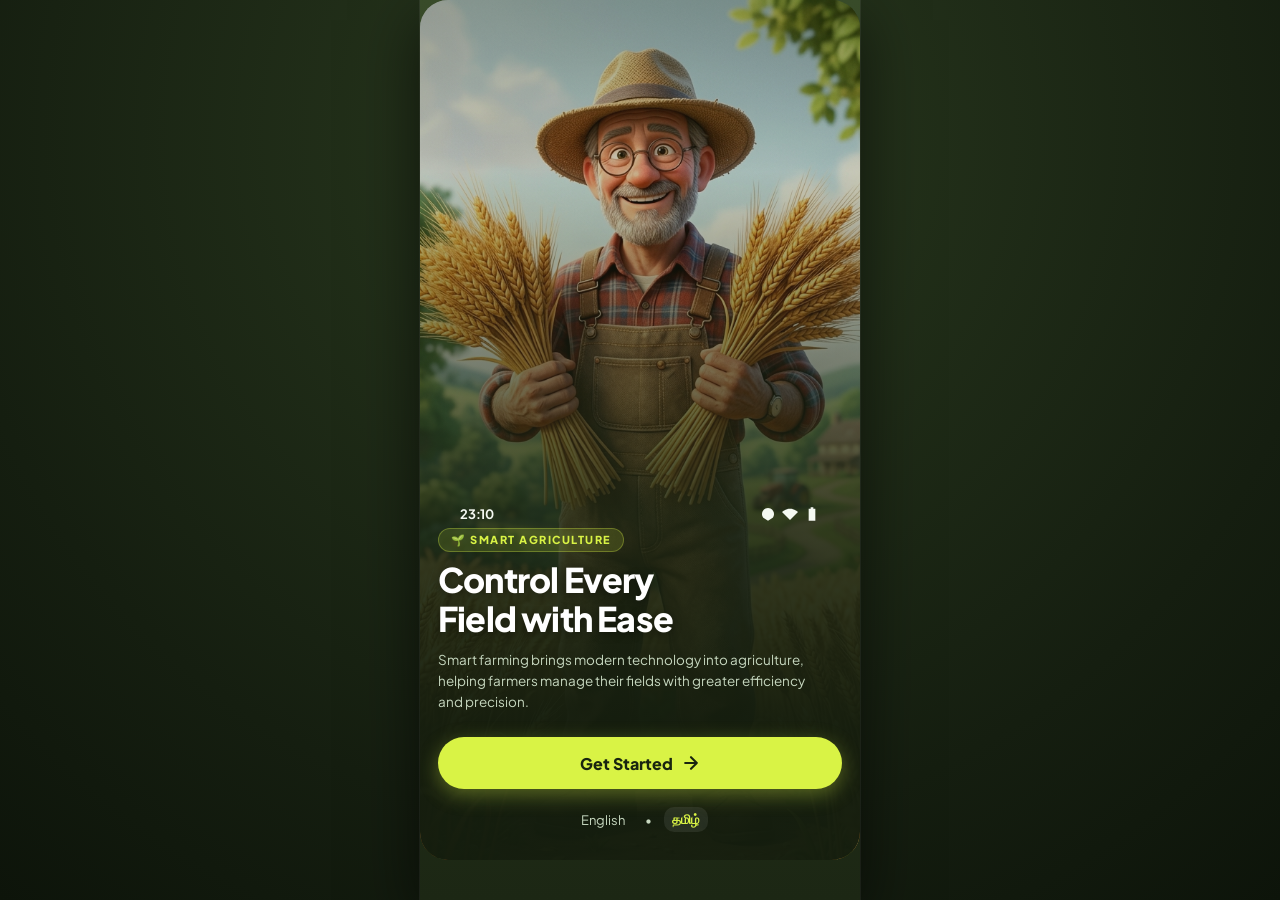
==== index.html @ 0e5f53cf "Fix GitHub Pages 404: Move site files to repository root and add .nojekyll" ====
<!doctype html><html lang="en"><head><meta charset="UTF-8"><meta name="viewport" content="width=device-width,initial-scale=1,viewport-fit=cover"><meta name="theme-color" content="#2b3a21"><meta name="description" content="Control Every Field with Ease - Modern Smart Farming & Agriculture Assistant"><meta name="mobile-web-app-capable" content="yes"><meta name="apple-mobile-web-app-status-bar-style" content="black-translucent"><link rel="manifest" href="manifest.json"><title>Smart Farming - Control Every Field with Ease</title><link rel="preconnect" href="https://fonts.googleapis.com"><link rel="preconnect" href="https://fonts.gstatic.com" crossorigin><link href="https://fonts.googleapis.com/css2?family=Plus+Jakarta+Sans:wght@400;500;600;700;800&family=Inter:wght@400;500;600;700;800&family=Noto+Sans+Tamil:wght@400;600;700;800&display=swap" rel="stylesheet"><link rel="stylesheet" href="css/style.css"></head><body><div id="root"><main style="padding:40px;text-align:center;color:#b8cbb0;font-family:'Plus Jakarta Sans',sans-serif">Loading Smart Farm…</main></div><script>if('serviceWorker'in navigator){navigator.serviceWorker.register('./sw.js').catch(()=>{});}</script><script type="module" src="js/app.js"></script></body></html>
---- css/style.css ----
/* ==========================================================================
   SMART FARMING - MODERN OLIVE GLASSMORPHIC DESIGN SYSTEM
   Inspired by Reference UI: Deep Forest Foliage, Frosted Glass & Electric Lime
   ========================================================================== */

:root {
  /* Color Palette */
  --bg-dark: #1b2614;
  --bg-deep: #24321b;
  --bg-mid: #324324;
  --bg-surface: rgba(56, 75, 43, 0.65);
  --bg-surface-hover: rgba(69, 92, 53, 0.78);
  --bg-surface-elevated: rgba(78, 104, 60, 0.85);
  --bg-card: rgba(48, 65, 36, 0.72);
  --bg-card-subtle: rgba(40, 55, 30, 0.6);

  /* Glassmorphism Borders & Shadows */
  --border-glass: rgba(255, 255, 255, 0.12);
  --border-glass-light: rgba(255, 255, 255, 0.22);
  --border-glass-subtle: rgba(255, 255, 255, 0.07);
  --shadow-glass: 0 12px 36px rgba(0, 0, 0, 0.32), inset 0 1px 1px rgba(255, 255, 255, 0.12);
  --shadow-card: 0 8px 24px rgba(0, 0, 0, 0.25);
  --shadow-lime: 0 6px 20px rgba(216, 242, 70, 0.35);

  /* Vibrant Accent: Electric Lime */
  --lime: #d9f345;
  --lime-hover: #e5fa5c;
  --lime-active: #c5de38;
  --lime-text: #19250f;
  --lime-soft: rgba(217, 243, 69, 0.16);
  --lime-glow: rgba(217, 243, 69, 0.4);

  /* Typography Colors */
  --text-pure: #ffffff;
  --text-white: #f5f9f2;
  --text-sub: #c6d7bf;
  --text-muted: #8ea585;
  --text-dim: #647b5c;

  /* Status Colors */
  --status-warning: #f59e0b;
  --status-danger: #ef4444;
  --status-info: #38bdf8;
  --status-success: #4ade80;

  /* Layout Constants */
  --radius-sm: 10px;
  --radius-md: 16px;
  --radius-lg: 22px;
  --radius-xl: 28px;
  --radius-pill: 9999px;
  --max-w: 440px;
}

/* Base & Reset */
* {
  box-sizing: border-box;
  margin: 0;
  padding: 0;
  -webkit-tap-highlight-color: transparent;
}

html {
  scroll-behavior: smooth;
  background-color: #121a0d;
}

body {
  font-family: 'Plus Jakarta Sans', 'Inter', -apple-system, BlinkMacSystemFont, sans-serif;
  background: radial-gradient(circle at 50% 15%, #2a3a1f 0%, #151e10 70%, #0d140a 100%);
  color: var(--text-white);
  min-height: 100vh;
  margin: 0;
  display: flex;
  justify-content: center;
  align-items: flex-start;
  -webkit-font-smoothing: antialiased;
  -moz-osx-font-smoothing: grayscale;
}

/* App Container Frame */
.app-shell {
  width: 100%;
  max-width: var(--max-w);
  min-height: 100vh;
  background: linear-gradient(180deg, #384b29 0%, #28361d 40%, #1c2714 100%);
  position: relative;
  overflow-x: hidden;
  box-shadow: 0 20px 60px rgba(0, 0, 0, 0.6), 0 0 0 1px rgba(255, 255, 255, 0.08);
  display: flex;
  flex-direction: column;
}

/* Phone Status Bar (Mockup Style) */
.mobile-status-bar {
  display: flex;
  justify-content: space-between;
  align-items: center;
  padding: 12px 22px 6px;
  font-size: 13px;
  font-weight: 700;
  letter-spacing: -0.2px;
  color: var(--text-white);
  user-select: none;
  z-index: 40;
}

.status-icons {
  display: flex;
  align-items: center;
  gap: 6px;
}

.status-icons svg {
  width: 16px;
  height: 16px;
  fill: currentColor;
}

.app-main {
  flex: 1;
  padding: 8px 18px 96px;
  display: flex;
  flex-direction: column;
}

/* ==========================================================================
   1. WELCOME SCREEN (Screen 1)
   ========================================================================== */

.welcome-screen {
  position: relative;
  min-height: calc(100vh - 40px);
  display: flex;
  flex-direction: column;
  justify-content: flex-end;
  padding: 20px 18px 28px;
  border-radius: var(--radius-xl);
  overflow: hidden;
  background-color: #2b3920;
}

.welcome-bg {
  position: absolute;
  top: 0;
  left: 0;
  width: 100%;
  height: 100%;
  z-index: 1;
  overflow: hidden;
}

.welcome-bg img {
  width: 100%;
  height: 100%;
  object-fit: cover;
  object-position: center top;
  filter: brightness(0.95);
}

.welcome-gradient-overlay {
  position: absolute;
  top: 0;
  left: 0;
  width: 100%;
  height: 100%;
  background: linear-gradient(
    180deg,
    rgba(38, 52, 27, 0.4) 0%,
    rgba(34, 47, 24, 0.2) 20%,
    rgba(27, 38, 20, 0.85) 60%,
    rgba(20, 29, 14, 0.98) 85%
  );
  z-index: 2;
}

.welcome-content {
  position: relative;
  z-index: 3;
  width: 100%;
  text-align: left;
  display: flex;
  flex-direction: column;
}

.welcome-eyebrow {
  display: inline-flex;
  align-items: center;
  gap: 6px;
  font-size: 11px;
  font-weight: 800;
  letter-spacing: 1.5px;
  text-transform: uppercase;
  color: var(--lime);
  margin-bottom: 8px;
  background: rgba(217, 243, 69, 0.14);
  border: 1px solid rgba(217, 243, 69, 0.3);
  padding: 4px 12px;
  border-radius: var(--radius-pill);
  width: fit-content;
}

.welcome-title {
  font-size: 34px;
  font-weight: 800;
  line-height: 1.15;
  letter-spacing: -0.8px;
  color: var(--text-pure);
  margin-bottom: 12px;
  text-shadow: 0 2px 10px rgba(0, 0, 0, 0.4);
}

.welcome-subtitle {
  font-size: 13.5px;
  line-height: 1.55;
  color: var(--text-sub);
  margin-bottom: 24px;
  max-width: 95%;
}

.btn-lime {
  display: flex;
  align-items: center;
  justify-content: center;
  gap: 8px;
  width: 100%;
  min-height: 52px;
  background: var(--lime);
  color: var(--lime-text);
  font-family: inherit;
  font-size: 16px;
  font-weight: 800;
  border: none;
  border-radius: var(--radius-pill);
  cursor: pointer;
  box-shadow: var(--shadow-lime);
  transition: all 0.2s cubic-bezier(0.16, 1, 0.3, 1);
}

.btn-lime:hover {
  background: var(--lime-hover);
  transform: translateY(-2px);
  box-shadow: 0 8px 25px rgba(217, 243, 69, 0.5);
}

.btn-lime:active {
  background: var(--lime-active);
  transform: translateY(0);
}

.welcome-lang-bar {
  display: flex;
  justify-content: center;
  align-items: center;
  gap: 12px;
  margin-top: 18px;
  font-size: 13px;
  color: var(--text-sub);
}

.welcome-lang-bar button {
  background: none;
  border: none;
  color: var(--text-sub);
  font-family: inherit;
  font-size: 13px;
  cursor: pointer;
  padding: 4px 8px;
  border-radius: var(--radius-sm);
  transition: color 0.15s ease;
}

.welcome-lang-bar button.active {
  color: var(--lime);
  font-weight: 700;
  background: rgba(255, 255, 255, 0.08);
}

/* ==========================================================================
   2. DASHBOARD / HOME SCREEN (Screen 2)
   ========================================================================== */

.home-header {
  display: flex;
  justify-content: space-between;
  align-items: flex-start;
  padding: 6px 2px 14px;
}

.home-user-info h2 {
  font-size: 22px;
  font-weight: 800;
  color: var(--text-pure);
  line-height: 1.2;
  letter-spacing: -0.4px;
}

.home-location-tag {
  display: inline-flex;
  align-items: center;
  gap: 4px;
  font-size: 12px;
  color: var(--text-sub);
  margin-top: 4px;
}

.header-actions {
  display: flex;
  align-items: center;
  gap: 8px;
}

.glass-icon-btn {
  width: 40px;
  height: 40px;
  border-radius: 50%;
  background: var(--bg-surface);
  border: 1px solid var(--border-glass);
  backdrop-filter: blur(12px);
  display: flex;
  align-items: center;
  justify-content: center;
  color: var(--text-white);
  cursor: pointer;
  position: relative;
  transition: all 0.2s ease;
}

.glass-icon-btn:hover {
  background: var(--bg-surface-hover);
  border-color: var(--border-glass-light);
  transform: translateY(-1px);
}

.glass-icon-btn .badge-dot {
  position: absolute;
  top: 9px;
  right: 9px;
  width: 7px;
  height: 7px;
  background: var(--lime);
  border-radius: 50%;
  box-shadow: 0 0 6px var(--lime);
}

/* Weather Hero Card (Screen 2 & 3) */
.weather-hero-card {
  background: var(--bg-surface);
  border: 1px solid var(--border-glass);
  border-radius: var(--radius-lg);
  padding: 18px 18px 14px;
  backdrop-filter: blur(16px);
  box-shadow: var(--shadow-glass);
  margin-bottom: 16px;
  position: relative;
  overflow: hidden;
}

.weather-hero-top {
  display: flex;
  justify-content: space-between;
  align-items: flex-start;
  margin-bottom: 16px;
}

.weather-temp-wrap {
  display: flex;
  flex-direction: column;
}

.weather-temp {
  font-size: 42px;
  font-weight: 800;
  line-height: 1;
  color: var(--text-pure);
  letter-spacing: -1px;
}

.weather-location-sub {
  font-size: 12px;
  color: var(--text-sub);
  margin-top: 5px;
  display: flex;
  align-items: center;
  gap: 5px;
}

.weather-icon-illustration {
  width: 58px;
  height: 58px;
  display: flex;
  align-items: center;
  justify-content: center;
  filter: drop-shadow(0 0 10px rgba(217, 243, 69, 0.4));
}

.weather-icon-illustration svg {
  width: 46px;
  height: 46px;
}

/* 4-Item Metric Horizontal Bar */
.weather-metrics-bar {
  display: grid;
  grid-template-columns: repeat(4, 1fr);
  gap: 8px;
  background: rgba(36, 50, 27, 0.75);
  border: 1px solid rgba(255, 255, 255, 0.08);
  border-radius: var(--radius-md);
  padding: 10px 8px;
}

.metric-col {
  display: flex;
  align-items: center;
  justify-content: center;
  gap: 5px;
  font-size: 11px;
  font-weight: 700;
  color: var(--text-sub);
}

.metric-col svg {
  width: 14px;
  height: 14px;
  color: var(--lime);
  flex-shrink: 0;
}

.metric-col span {
  white-space: nowrap;
}

/* Category Filter Chips Bar */
.category-filter-bar {
  display: flex;
  gap: 8px;
  overflow-x: auto;
  padding-bottom: 6px;
  margin-bottom: 18px;
  scrollbar-width: none;
}

.category-filter-bar::-webkit-scrollbar {
  display: none;
}

.filter-chip {
  padding: 8px 18px;
  border-radius: var(--radius-pill);
  font-size: 13px;
  font-weight: 700;
  white-space: nowrap;
  border: 1px solid var(--border-glass);
  background: var(--bg-surface);
  color: var(--text-sub);
  cursor: pointer;
  backdrop-filter: blur(10px);
  transition: all 0.2s cubic-bezier(0.16, 1, 0.3, 1);
}

.filter-chip:hover {
  background: var(--bg-surface-hover);
  color: var(--text-white);
}

.filter-chip.active {
  background: var(--lime);
  color: var(--lime-text);
  border-color: var(--lime);
  box-shadow: 0 4px 14px rgba(217, 243, 69, 0.35);
}

/* Section Titles */
.section-title-row {
  display: flex;
  justify-content: space-between;
  align-items: center;
  margin-bottom: 12px;
  padding: 0 2px;
}

.section-title-row h3 {
  font-size: 18px;
  font-weight: 800;
  color: var(--text-pure);
  letter-spacing: -0.3px;
}

.section-title-row button,
.section-title-row a {
  background: none;
  border: none;
  color: var(--lime);
  font-size: 12px;
  font-weight: 700;
  cursor: pointer;
  display: flex;
  align-items: center;
  gap: 2px;
}

/* Field Cards (Mockup Middle Screen) */
.fields-container {
  display: flex;
  flex-direction: column;
  gap: 12px;
  margin-bottom: 20px;
}

.field-preview-card {
  background: var(--bg-surface);
  border: 1px solid var(--border-glass);
  border-radius: var(--radius-lg);
  padding: 12px;
  backdrop-filter: blur(14px);
  box-shadow: var(--shadow-card);
  display: flex;
  align-items: center;
  gap: 14px;
  cursor: pointer;
  position: relative;
  transition: all 0.2s ease;
}

.field-preview-card:hover {
  background: var(--bg-surface-hover);
  border-color: var(--border-glass-light);
  transform: translateY(-2px);
}

.field-thumb-circle {
  width: 68px;
  height: 68px;
  border-radius: var(--radius-md);
  overflow: hidden;
  position: relative;
  flex-shrink: 0;
  border: 1px solid rgba(255, 255, 255, 0.15);
}

.field-thumb-circle img {
  width: 100%;
  height: 100%;
  object-fit: cover;
}

.field-info {
  flex: 1;
  min-width: 0;
}

.field-info h4 {
  font-size: 16px;
  font-weight: 800;
  color: var(--text-pure);
  margin-bottom: 4px;
}

.field-info p {
  font-size: 12px;
  color: var(--text-sub);
  display: flex;
  align-items: center;
  gap: 4px;
}

.yield-badge-pill {
  padding: 6px 12px;
  border-radius: var(--radius-pill);
  background: var(--lime);
  color: var(--lime-text);
  font-size: 12px;
  font-weight: 800;
  box-shadow: 0 2px 8px rgba(0, 0, 0, 0.15);
  flex-shrink: 0;
}

/* Quick Tools Grid */
.quick-tools-grid {
  display: grid;
  grid-template-columns: repeat(4, 1fr);
  gap: 10px;
  margin-bottom: 20px;
}

.tool-chip-btn {
  background: var(--bg-surface);
  border: 1px solid var(--border-glass);
  border-radius: var(--radius-md);
  padding: 12px 6px 10px;
  display: flex;
  flex-direction: column;
  align-items: center;
  justify-content: center;
  gap: 6px;
  color: var(--text-sub);
  cursor: pointer;
  backdrop-filter: blur(12px);
  transition: all 0.2s ease;
}

.tool-chip-btn:hover {
  background: var(--bg-surface-hover);
  color: var(--text-white);
  border-color: var(--border-glass-light);
  transform: translateY(-2px);
}

.tool-icon-wrap {
  width: 38px;
  height: 38px;
  border-radius: 12px;
  display: flex;
  align-items: center;
  justify-content: center;
  font-size: 18px;
  background: rgba(255, 255, 255, 0.08);
  color: var(--lime);
}

.tool-chip-btn span {
  font-size: 11px;
  font-weight: 700;
  text-align: center;
  line-height: 1.2;
}

/* Farmer Today's Tip Card */
.farmer-tip-card {
  background: rgba(217, 243, 69, 0.1);
  border: 1px solid rgba(217, 243, 69, 0.25);
  border-radius: var(--radius-lg);
  padding: 14px 16px;
  display: flex;
  align-items: center;
  gap: 12px;
  margin-bottom: 14px;
}

.tip-bulb-icon {
  width: 36px;
  height: 36px;
  border-radius: 50%;
  background: rgba(217, 243, 69, 0.2);
  display: flex;
  align-items: center;
  justify-content: center;
  color: var(--lime);
  font-size: 18px;
  flex-shrink: 0;
}

.tip-content {
  flex: 1;
}

.tip-content b {
  display: block;
  font-size: 13px;
  color: var(--lime);
  margin-bottom: 2px;
}

.tip-content p {
  font-size: 12px;
  line-height: 1.4;
  color: var(--text-sub);
}

/* ==========================================================================
   3. FIELD DETAILS & CROP ANALYTICS SCREEN (Screen 3)
   ========================================================================== */

.field-detail-screen {
  position: relative;
}

.field-cover-hero {
  height: 200px;
  margin: -8px -18px 16px;
  position: relative;
  overflow: hidden;
}

.field-cover-hero img {
  width: 100%;
  height: 100%;
  object-fit: cover;
}

.cover-overlay-gradient {
  position: absolute;
  top: 0;
  left: 0;
  width: 100%;
  height: 100%;
  background: linear-gradient(180deg, rgba(27, 38, 20, 0.3) 0%, rgba(28, 39, 20, 0.95) 100%);
}

.cover-top-bar {
  position: absolute;
  top: 14px;
  left: 18px;
  right: 18px;
  display: flex;
  justify-content: space-between;
  align-items: center;
  z-index: 5;
}

.weather-chip-badge {
  display: inline-flex;
  align-items: center;
  gap: 6px;
  background: rgba(30, 42, 22, 0.7);
  backdrop-filter: blur(12px);
  border: 1px solid var(--border-glass);
  padding: 6px 12px;
  border-radius: var(--radius-pill);
  font-size: 12px;
  font-weight: 700;
  color: var(--text-white);
}

/* Metrics Row (Screen 3 Top 2 Cards: Workers & Acres) */
.analytics-two-grid {
  display: grid;
  grid-template-columns: 1fr 1fr;
  gap: 12px;
  margin-bottom: 14px;
}

.stat-glass-card {
  background: var(--bg-surface);
  border: 1px solid var(--border-glass);
  border-radius: var(--radius-lg);
  padding: 14px;
  backdrop-filter: blur(14px);
  box-shadow: var(--shadow-card);
  display: flex;
  flex-direction: column;
  justify-content: space-between;
}

.stat-card-head {
  display: flex;
  align-items: center;
  gap: 6px;
  font-size: 12px;
  color: var(--text-sub);
  margin-bottom: 8px;
}

.stat-card-head svg {
  width: 14px;
  height: 14px;
  color: var(--lime);
}

.stat-gauge-wrap {
  position: relative;
  display: flex;
  flex-direction: column;
  align-items: center;
  margin: 6px 0;
}

.stat-gauge-svg {
  width: 84px;
  height: 84px;
  transform: rotate(-90deg);
}

.stat-gauge-circle-bg {
  fill: none;
  stroke: rgba(255, 255, 255, 0.1);
  stroke-width: 6;
}

.stat-gauge-circle-val {
  fill: none;
  stroke: var(--lime);
  stroke-width: 6;
  stroke-linecap: round;
  transition: stroke-dashoffset 0.8s ease;
}

.stat-num-val {
  font-size: 26px;
  font-weight: 800;
  color: var(--text-pure);
  text-align: center;
}

.stat-label-sub {
  font-size: 11px;
  color: var(--text-muted);
  text-align: center;
}

.acres-thumb-wrap {
  width: 100%;
  height: 64px;
  border-radius: var(--radius-md);
  overflow: hidden;
  margin: 6px 0 8px;
}

.acres-thumb-wrap img {
  width: 100%;
  height: 100%;
  object-fit: cover;
}

/* Screen 3 Prominent Card: Water Management with Radial Gauge */
.water-management-card {
  background: var(--bg-surface);
  border: 1px solid var(--border-glass);
  border-radius: var(--radius-lg);
  padding: 16px 18px;
  backdrop-filter: blur(14px);
  box-shadow: var(--shadow-glass);
  margin-bottom: 16px;
}

.water-card-head {
  display: flex;
  justify-content: space-between;
  align-items: center;
  margin-bottom: 14px;
}

.water-title-wrap {
  display: flex;
  align-items: center;
  gap: 8px;
  font-size: 15px;
  font-weight: 800;
  color: var(--text-pure);
}

.water-title-wrap svg {
  width: 18px;
  height: 18px;
  color: var(--status-info);
}

.water-status-pill {
  font-size: 11px;
  font-weight: 700;
  color: #ffb74d;
  background: rgba(255, 152, 0, 0.15);
  border: 1px solid rgba(255, 152, 0, 0.3);
  padding: 3px 10px;
  border-radius: var(--radius-pill);
}

.water-body-row {
  display: flex;
  align-items: center;
  justify-content: space-between;
  gap: 16px;
}

.water-gauge-container {
  position: relative;
  width: 110px;
  height: 110px;
  display: flex;
  align-items: center;
  justify-content: center;
}

.water-arc-svg {
  width: 100%;
  height: 100%;
  transform: rotate(-130deg);
}

.water-arc-track {
  fill: none;
  stroke: rgba(255, 255, 255, 0.1);
  stroke-width: 8;
  stroke-dasharray: 210;
  stroke-dashoffset: 40;
}

.water-arc-fill {
  fill: none;
  stroke: var(--lime);
  stroke-width: 8;
  stroke-linecap: round;
  stroke-dasharray: 210;
  stroke-dashoffset: 145;
  filter: drop-shadow(0 0 8px rgba(217, 243, 69, 0.4));
  transition: stroke-dashoffset 0.8s ease;
}

.water-gauge-text {
  position: absolute;
  text-align: center;
}

.water-gauge-val {
  font-size: 19px;
  font-weight: 800;
  color: var(--text-pure);
  line-height: 1;
}

.water-gauge-label {
  font-size: 10px;
  color: var(--text-muted);
  margin-top: 2px;
}

.btn-watering-pill {
  display: inline-flex;
  align-items: center;
  gap: 6px;
  padding: 10px 20px;
  border-radius: var(--radius-pill);
  background: rgba(255, 255, 255, 0.1);
  border: 1px solid var(--border-glass-light);
  color: var(--text-pure);
  font-family: inherit;
  font-size: 13px;
  font-weight: 700;
  cursor: pointer;
  transition: all 0.2s ease;
}

.btn-watering-pill:hover {
  background: var(--lime);
  color: var(--lime-text);
  border-color: var(--lime);
  box-shadow: 0 4px 14px rgba(217, 243, 69, 0.35);
}

/* Crop Stages Progress Timeline */
.crop-stages-card {
  background: var(--bg-surface);
  border: 1px solid var(--border-glass);
  border-radius: var(--radius-lg);
  padding: 16px;
  backdrop-filter: blur(14px);
  margin-bottom: 14px;
}

.stage-step-row {
  display: flex;
  align-items: flex-start;
  gap: 12px;
  position: relative;
  padding-bottom: 14px;
}

.stage-step-row:not(:last-child)::after {
  content: '';
  position: absolute;
  top: 24px;
  left: 11px;
  bottom: 0;
  width: 2px;
  background: rgba(255, 255, 255, 0.12);
}

.stage-dot {
  width: 24px;
  height: 24px;
  border-radius: 50%;
  background: rgba(255, 255, 255, 0.1);
  border: 2px solid var(--border-glass);
  display: flex;
  align-items: center;
  justify-content: center;
  font-size: 10px;
  font-weight: 800;
  color: var(--text-sub);
  z-index: 2;
  flex-shrink: 0;
}

.stage-step-row.completed .stage-dot {
  background: var(--lime);
  color: var(--lime-text);
  border-color: var(--lime);
}

.stage-info {
  flex: 1;
}

.stage-info h5 {
  font-size: 13px;
  font-weight: 700;
  color: var(--text-pure);
}

.stage-info p {
  font-size: 11px;
  color: var(--text-sub);
  margin-top: 2px;
}

/* General Page Card (Forms, Crops, Disease, Expense) */
.page-card {
  background: var(--bg-surface);
  border: 1px solid var(--border-glass);
  border-radius: var(--radius-lg);
  padding: 18px;
  backdrop-filter: blur(14px);
  box-shadow: var(--shadow-glass);
  margin-bottom: 16px;
}

.page-title {
  display: flex;
  align-items: center;
  gap: 12px;
  margin-bottom: 18px;
}

.page-title h2 {
  font-size: 20px;
  font-weight: 800;
  color: var(--text-pure);
  letter-spacing: -0.3px;
}

.page-title p {
  font-size: 12px;
  color: var(--text-sub);
  margin-top: 2px;
}

.back-btn {
  width: 38px;
  height: 38px;
  border-radius: 50%;
  background: rgba(255, 255, 255, 0.08);
  border: 1px solid var(--border-glass);
  display: flex;
  align-items: center;
  justify-content: center;
  color: var(--text-pure);
  font-size: 22px;
  cursor: pointer;
  flex-shrink: 0;
  transition: all 0.2s ease;
}

.back-btn:hover {
  background: rgba(255, 255, 255, 0.16);
  transform: translateX(-2px);
}

/* Forms & Selects */
.form-grid {
  display: grid;
  grid-template-columns: 1fr 1fr;
  gap: 12px;
}

.field {
  display: flex;
  flex-direction: column;
  gap: 6px;
}

.field.full {
  grid-column: 1 / -1;
}

.field label {
  font-size: 12px;
  font-weight: 700;
  color: var(--text-sub);
}

.field input,
.field select {
  width: 100%;
  height: 46px;
  background: rgba(30, 42, 22, 0.7);
  border: 1px solid var(--border-glass);
  border-radius: var(--radius-md);
  padding: 0 12px;
  color: var(--text-pure);
  font-family: inherit;
  font-size: 13px;
  outline: none;
  transition: border-color 0.2s ease, box-shadow 0.2s ease;
}

.field input:focus,
.field select:focus {
  border-color: var(--lime);
  box-shadow: 0 0 0 3px rgba(217, 243, 69, 0.2);
}

.field select option {
  background: #25351a;
  color: #fff;
}

.action-row {
  display: flex;
  gap: 10px;
  margin-top: 18px;
}

.primary-btn {
  flex: 1;
  height: 48px;
  background: var(--lime);
  color: var(--lime-text);
  font-family: inherit;
  font-size: 14px;
  font-weight: 800;
  border: none;
  border-radius: var(--radius-md);
  cursor: pointer;
  box-shadow: var(--shadow-lime);
  transition: all 0.2s ease;
}

.primary-btn:hover {
  background: var(--lime-hover);
  transform: translateY(-1px);
}

.secondary-btn {
  height: 48px;
  padding: 0 16px;
  background: rgba(255, 255, 255, 0.08);
  color: var(--text-white);
  border: 1px solid var(--border-glass);
  border-radius: var(--radius-md);
  font-family: inherit;
  font-size: 13px;
  font-weight: 700;
  cursor: pointer;
  transition: all 0.2s ease;
}

.secondary-btn:hover {
  background: rgba(255, 255, 255, 0.16);
  border-color: var(--border-glass-light);
}

/* Recommendations & Crop Cards */
.recommendation {
  background: rgba(38, 52, 28, 0.65);
  border: 1px solid var(--border-glass);
  border-radius: var(--radius-md);
  padding: 14px;
  margin-top: 12px;
}

.recommendation h3 {
  font-size: 16px;
  color: var(--text-pure);
  display: inline;
  margin-left: 8px;
}

.crop-number {
  display: inline-flex;
  align-items: center;
  justify-content: center;
  width: 24px;
  height: 24px;
  border-radius: 50%;
  background: var(--lime);
  color: var(--lime-text);
  font-size: 12px;
  font-weight: 800;
}

.metric-grid {
  display: grid;
  grid-template-columns: repeat(3, 1fr);
  gap: 8px;
  margin: 12px 0;
}

.metric-grid div {
  background: rgba(255, 255, 255, 0.05);
  border: 1px solid var(--border-glass-subtle);
  border-radius: var(--radius-sm);
  padding: 8px;
}

.metric-grid small {
  display: block;
  font-size: 10px;
  color: var(--text-muted);
}

.metric-grid b {
  display: block;
  font-size: 13px;
  color: var(--text-pure);
  margin-top: 3px;
}

.crop-grid {
  display: grid;
  grid-template-columns: 1fr 1fr;
  gap: 12px;
}

.crop-card {
  background: var(--bg-surface);
  border: 1px solid var(--border-glass);
  border-radius: var(--radius-lg);
  padding: 12px;
  box-shadow: var(--shadow-card);
}

.crop-photo {
  height: 100px;
  border-radius: var(--radius-md);
  background: linear-gradient(145deg, #446132, #293d1f);
  display: flex;
  align-items: center;
  justify-content: center;
  font-size: 38px;
  border: 1px solid rgba(255, 255, 255, 0.08);
}

.crop-card h3 {
  font-size: 15px;
  margin: 10px 0 4px;
  color: var(--text-pure);
}

.crop-card p {
  font-size: 11px;
  color: var(--text-sub);
  margin-bottom: 6px;
}

.crop-card strong {
  font-size: 13px;
  color: var(--lime);
  display: block;
  margin-bottom: 10px;
}

/* Profit & Economics Card */
.profit-card {
  margin-top: 18px;
  background: linear-gradient(145deg, #374b29, #25351a);
  border: 1px solid rgba(217, 243, 69, 0.25);
  border-radius: var(--radius-lg);
  padding: 18px;
}

.profit-card > span {
  font-size: 12px;
  color: var(--text-sub);
}

.profit-card > strong {
  display: block;
  font-size: 28px;
  font-weight: 800;
  color: var(--lime);
  margin: 4px 0 14px;
}

.profit-card div {
  display: flex;
  justify-content: space-between;
  padding-top: 8px;
  border-top: 1px solid rgba(255, 255, 255, 0.1);
  font-size: 12px;
}

.profit-card b {
  color: var(--text-pure);
}

/* Upload Area (Disease AI) */
.upload-box {
  border: 2px dashed rgba(217, 243, 69, 0.35);
  border-radius: var(--radius-lg);
  min-height: 160px;
  display: flex;
  flex-direction: column;
  align-items: center;
  justify-content: center;
  gap: 8px;
  background: rgba(36, 50, 27, 0.6);
  cursor: pointer;
  transition: all 0.2s ease;
}

.upload-box:hover {
  background: rgba(45, 62, 34, 0.8);
  border-color: var(--lime);
}

.upload-box span {
  font-size: 36px;
  color: var(--lime);
}

.upload-box b {
  font-size: 14px;
  color: var(--text-pure);
}

.upload-box small {
  font-size: 11px;
  color: var(--text-sub);
}

.upload-box input {
  display: none;
}

.preview {
  width: 100%;
  max-height: 240px;
  object-fit: cover;
  border-radius: var(--radius-md);
  margin-top: 14px;
  border: 1px solid var(--border-glass);
}

.guide-card {
  padding: 14px;
  border-radius: var(--radius-md);
  background: rgba(36, 50, 27, 0.7);
  border: 1px solid var(--border-glass);
  font-size: 13px;
  line-height: 1.5;
  margin-bottom: 10px;
}

.guide-card b {
  color: var(--lime);
}

.guide-card p {
  font-size: 12px;
  color: var(--text-sub);
  margin-top: 4px;
}

/* Market Prices */
.market-row {
  display: flex;
  justify-content: space-between;
  padding: 12px 4px;
  border-bottom: 1px solid rgba(255, 255, 255, 0.08);
  font-size: 13px;
}

.market-row b {
  color: var(--lime);
}

/* Bottom Navigation Dock */
.bottom-nav {
  position: fixed;
  bottom: 0;
  left: 50%;
  transform: translateX(-50%);
  width: 100%;
  max-width: var(--max-w);
  background: rgba(28, 38, 20, 0.88);
  backdrop-filter: blur(20px);
  -webkit-backdrop-filter: blur(20px);
  border-top: 1px solid var(--border-glass);
  z-index: 50;
  padding-bottom: env(safe-area-inset-bottom, 0px);
}

.bottom-nav > div {
  display: grid;
  grid-template-columns: repeat(5, 1fr);
  height: 68px;
  align-items: center;
}

.bottom-nav button {
  border: none;
  background: transparent;
  color: var(--text-muted);
  display: flex;
  flex-direction: column;
  align-items: center;
  justify-content: center;
  gap: 4px;
  cursor: pointer;
  position: relative;
  transition: all 0.2s ease;
}

.bottom-nav button span {
  font-size: 20px;
  line-height: 1;
}

.bottom-nav button small {
  font-size: 10px;
  font-weight: 700;
  letter-spacing: -0.2px;
}

.bottom-nav button:hover {
  color: var(--text-sub);
}

.bottom-nav button.active {
  color: var(--lime);
}

.bottom-nav button.active::after {
  content: '';
  position: absolute;
  bottom: 6px;
  width: 4px;
  height: 4px;
  background: var(--lime);
  border-radius: 50%;
  box-shadow: 0 0 6px var(--lime);
}

/* Modal / Dialog for Irrigation & Notifications */
.modal-overlay {
  position: fixed;
  top: 0;
  left: 0;
  width: 100%;
  height: 100%;
  background: rgba(0, 0, 0, 0.65);
  backdrop-filter: blur(8px);
  display: flex;
  align-items: center;
  justify-content: center;
  z-index: 100;
  padding: 20px;
}

.modal-content {
  width: 100%;
  max-width: 360px;
  background: #27371d;
  border: 1px solid var(--border-glass-light);
  border-radius: var(--radius-xl);
  padding: 24px;
  box-shadow: 0 20px 40px rgba(0, 0, 0, 0.5);
  text-align: center;
}

.modal-content h3 {
  font-size: 18px;
  font-weight: 800;
  color: var(--text-pure);
  margin-bottom: 8px;
}

.modal-content p {
  font-size: 13px;
  color: var(--text-sub);
  margin-bottom: 18px;
}

/* Toast Message */
.toast-msg {
  position: fixed;
  bottom: 85px;
  left: 50%;
  transform: translateX(-50%);
  background: #1f2c17;
  border: 1px solid var(--lime);
  color: var(--lime);
  padding: 10px 18px;
  border-radius: var(--radius-pill);
  font-size: 12.5px;
  font-weight: 700;
  box-shadow: 0 8px 24px rgba(0, 0, 0, 0.4);
  z-index: 90;
  animation: fadeInOut 2.5s forwards ease;
}

@keyframes fadeInOut {
  0% { opacity: 0; transform: translate(-50%, 10px); }
  15% { opacity: 1; transform: translate(-50%, 0); }
  85% { opacity: 1; transform: translate(-50%, 0); }
  100% { opacity: 0; transform: translate(-50%, -10px); }
}

/* Responsive adjustments */
@media (max-width: 440px) {
  .app-shell {
    box-shadow: none;
    border: none;
  }
  .app-main {
    padding-left: 14px;
    padding-right: 14px;
  }
}
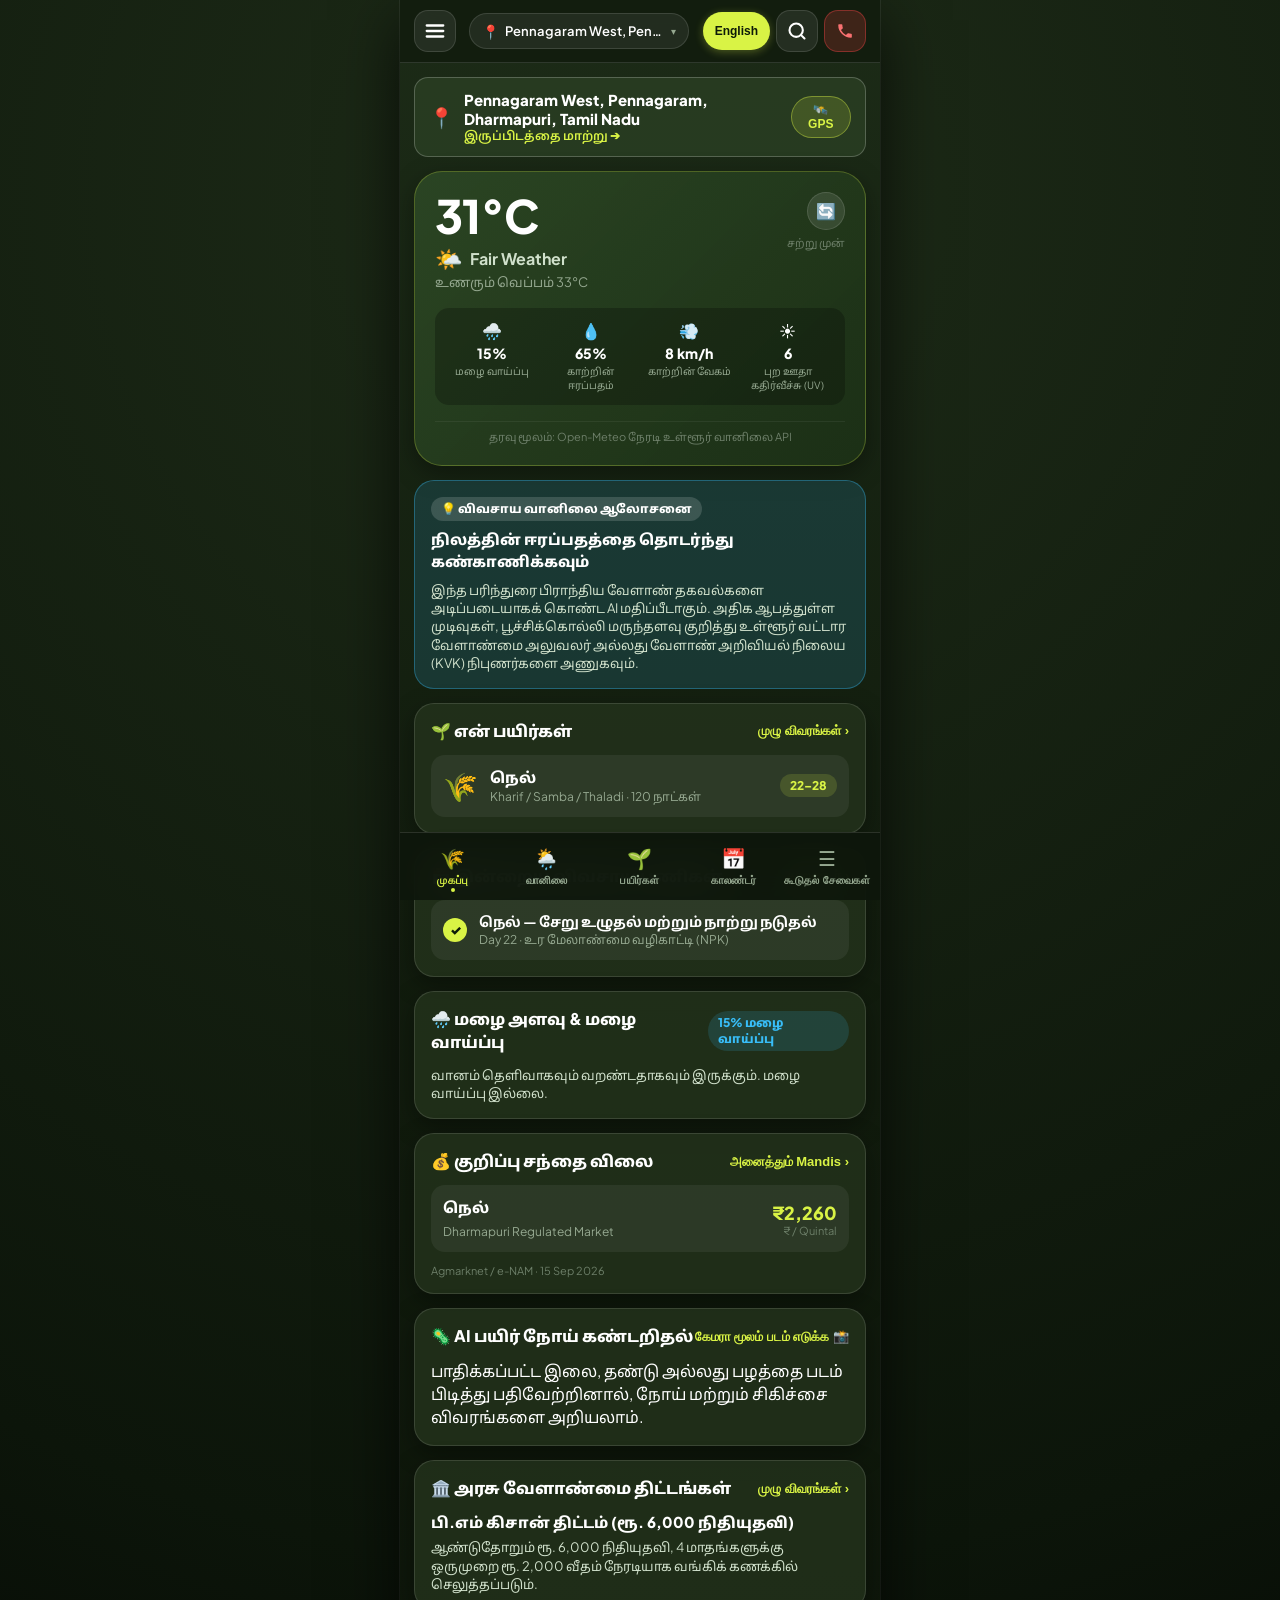
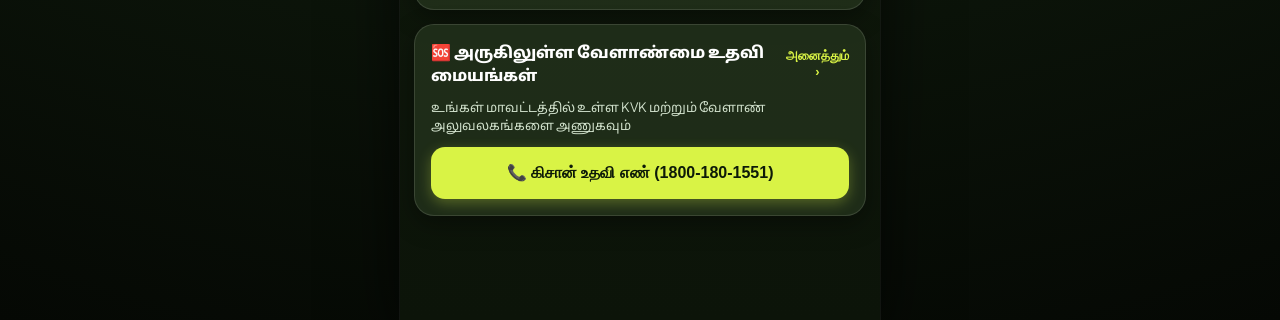
==== commit 444826b1: "Build production-quality mobile-first agriculture app for Indian farmers with 25 screens, bilingual " ====
--- a/index.html
+++ b/index.html
@@ -1 +1,37 @@
-<!doctype html><html lang="en"><head><meta charset="UTF-8"><meta name="viewport" content="width=device-width,initial-scale=1,viewport-fit=cover"><meta name="theme-color" content="#2b3a21"><meta name="description" content="Control Every Field with Ease - Modern Smart Farming & Agriculture Assistant"><meta name="mobile-web-app-capable" content="yes"><meta name="apple-mobile-web-app-status-bar-style" content="black-translucent"><link rel="manifest" href="manifest.json"><title>Smart Farming - Control Every Field with Ease</title><link rel="preconnect" href="https://fonts.googleapis.com"><link rel="preconnect" href="https://fonts.gstatic.com" crossorigin><link href="https://fonts.googleapis.com/css2?family=Plus+Jakarta+Sans:wght@400;500;600;700;800&family=Inter:wght@400;500;600;700;800&family=Noto+Sans+Tamil:wght@400;600;700;800&display=swap" rel="stylesheet"><link rel="stylesheet" href="css/style.css"></head><body><div id="root"><main style="padding:40px;text-align:center;color:#b8cbb0;font-family:'Plus Jakarta Sans',sans-serif">Loading Smart Farm…</main></div><script>if('serviceWorker'in navigator){navigator.serviceWorker.register('./sw.js').catch(()=>{});}</script><script type="module" src="js/app.js"></script></body></html>+<!doctype html>
+<html lang="en">
+<head>
+  <meta charset="UTF-8">
+  <meta name="viewport" content="width=device-width, initial-scale=1, viewport-fit=cover">
+  <meta name="theme-color" content="#121c0e">
+  <meta name="description" content="Smart Farm Assistant - Mobile-first agriculture companion for Indian farmers with live weather, crop guidance, soil testing, market prices, and government schemes.">
+  <meta name="mobile-web-app-capable" content="yes">
+  <meta name="apple-mobile-web-app-status-bar-style" content="black-translucent">
+  <link rel="manifest" href="manifest.json">
+  <title>Smart Farm Assistant - Control Every Field with Ease</title>
+  <link rel="preconnect" href="https://fonts.googleapis.com">
+  <link rel="preconnect" href="https://fonts.gstatic.com" crossorigin>
+  <link href="https://fonts.googleapis.com/css2?family=Plus+Jakarta+Sans:wght@400;500;600;700;800;900&family=Inter:wght@400;500;600;700;800&family=Noto+Sans+Tamil:wght@400;600;700;800;900&display=swap" rel="stylesheet">
+  <link rel="stylesheet" href="css/style.css">
+</head>
+<body>
+  <div id="root">
+    <div style="padding:60px 20px;text-align:center;color:#95a890;font-family:'Plus Jakarta Sans',sans-serif">
+      <div style="font-size:36px;margin-bottom:12px;">🌾</div>
+      <h3 style="color:#ffffff;margin-bottom:6px;">Smart Farm Assistant</h3>
+      <p>உழவன் தோழன் ஏற்றப்படுகிறது...</p>
+    </div>
+  </div>
+
+  <script>
+    if ('serviceWorker' in navigator) {
+      window.addEventListener('load', () => {
+        navigator.serviceWorker.register('./sw.js').catch(err => {
+          console.warn('SW registration skipped:', err);
+        });
+      });
+    }
+  </script>
+  <script type="module" src="js/app.js"></script>
+</body>
+</html>
--- a/css/style.css
+++ b/css/style.css
@@ -1,58 +1,55 @@
 /* ==========================================================================
-   SMART FARMING - MODERN OLIVE GLASSMORPHIC DESIGN SYSTEM
-   Inspired by Reference UI: Deep Forest Foliage, Frosted Glass & Electric Lime
+   SMART FARMING - PRODUCTION MOBILE-FIRST AGRICULTURAL DESIGN SYSTEM
+   High contrast, touch-friendly, farmer-accessible natural design
    ========================================================================== */
 
 :root {
-  /* Color Palette */
-  --bg-dark: #1b2614;
-  --bg-deep: #24321b;
-  --bg-mid: #324324;
-  --bg-surface: rgba(56, 75, 43, 0.65);
-  --bg-surface-hover: rgba(69, 92, 53, 0.78);
-  --bg-surface-elevated: rgba(78, 104, 60, 0.85);
-  --bg-card: rgba(48, 65, 36, 0.72);
-  --bg-card-subtle: rgba(40, 55, 30, 0.6);
-
-  /* Glassmorphism Borders & Shadows */
+  /* Color Palette: Earth & Crop Theme */
+  --bg-deep: #0b1409;
+  --bg-dark: #121c0e;
+  --bg-surface: #1a2815;
+  --bg-surface-elevated: #24361e;
+  --bg-card: rgba(36, 52, 29, 0.78);
+  --bg-card-hover: rgba(45, 66, 37, 0.9);
+
+  /* Primary Accents */
+  --primary-green: #2d6a4f;
+  --accent-lime: #d9f345;
+  --accent-lime-hover: #e8fc5b;
+  --accent-lime-text: #0d1a08;
+  --accent-gold: #d4a373;
+  --accent-cyan: #38bdf8;
+  --accent-emerald: #10b981;
+
+  /* Status Colors */
+  --status-danger: #ef4444;
+  --status-warning: #f59e0b;
+  --status-info: #38bdf8;
+  --status-success: #10b981;
+
+  /* Text Colors */
+  --text-white: #ffffff;
+  --text-sub: #d0e0cb;
+  --text-muted: #95a890;
+  --text-dim: #6c7e68;
+
+  /* Borders & Shadows */
   --border-glass: rgba(255, 255, 255, 0.12);
   --border-glass-light: rgba(255, 255, 255, 0.22);
-  --border-glass-subtle: rgba(255, 255, 255, 0.07);
-  --shadow-glass: 0 12px 36px rgba(0, 0, 0, 0.32), inset 0 1px 1px rgba(255, 255, 255, 0.12);
-  --shadow-card: 0 8px 24px rgba(0, 0, 0, 0.25);
-  --shadow-lime: 0 6px 20px rgba(216, 242, 70, 0.35);
-
-  /* Vibrant Accent: Electric Lime */
-  --lime: #d9f345;
-  --lime-hover: #e5fa5c;
-  --lime-active: #c5de38;
-  --lime-text: #19250f;
-  --lime-soft: rgba(217, 243, 69, 0.16);
-  --lime-glow: rgba(217, 243, 69, 0.4);
-
-  /* Typography Colors */
-  --text-pure: #ffffff;
-  --text-white: #f5f9f2;
-  --text-sub: #c6d7bf;
-  --text-muted: #8ea585;
-  --text-dim: #647b5c;
-
-  /* Status Colors */
-  --status-warning: #f59e0b;
-  --status-danger: #ef4444;
-  --status-info: #38bdf8;
-  --status-success: #4ade80;
-
-  /* Layout Constants */
-  --radius-sm: 10px;
-  --radius-md: 16px;
-  --radius-lg: 22px;
+  --shadow-card: 0 8px 24px rgba(0, 0, 0, 0.35);
+  --shadow-float: 0 12px 32px rgba(0, 0, 0, 0.5);
+
+  /* Touch & Layout Constants */
+  --touch-target: 48px;
+  --radius-sm: 8px;
+  --radius-md: 14px;
+  --radius-lg: 20px;
   --radius-xl: 28px;
   --radius-pill: 9999px;
-  --max-w: 440px;
-}
-
-/* Base & Reset */
+  --max-w: 480px;
+}
+
+/* Reset & Box Sizing */
 * {
   box-sizing: border-box;
   margin: 0;
@@ -61,13 +58,13 @@
 }
 
 html {
+  background-color: #070c06;
   scroll-behavior: smooth;
-  background-color: #121a0d;
 }
 
 body {
-  font-family: 'Plus Jakarta Sans', 'Inter', -apple-system, BlinkMacSystemFont, sans-serif;
-  background: radial-gradient(circle at 50% 15%, #2a3a1f 0%, #151e10 70%, #0d140a 100%);
+  font-family: 'Plus Jakarta Sans', 'Inter', -apple-system, BlinkMacSystemFont, 'Noto Sans Tamil', sans-serif;
+  background: radial-gradient(circle at 50% 10%, #1e2c18 0%, #0c150a 75%, #050804 100%);
   color: var(--text-white);
   min-height: 100vh;
   margin: 0;
@@ -75,1419 +72,1317 @@
   justify-content: center;
   align-items: flex-start;
   -webkit-font-smoothing: antialiased;
-  -moz-osx-font-smoothing: grayscale;
-}
-
-/* App Container Frame */
+}
+
+/* Mobile Application Shell */
 .app-shell {
   width: 100%;
   max-width: var(--max-w);
   min-height: 100vh;
-  background: linear-gradient(180deg, #384b29 0%, #28361d 40%, #1c2714 100%);
+  background: linear-gradient(180deg, #1c2b17 0%, #121d0e 45%, #0c1409 100%);
   position: relative;
   overflow-x: hidden;
-  box-shadow: 0 20px 60px rgba(0, 0, 0, 0.6), 0 0 0 1px rgba(255, 255, 255, 0.08);
-  display: flex;
-  flex-direction: column;
-}
-
-/* Phone Status Bar (Mockup Style) */
-.mobile-status-bar {
-  display: flex;
-  justify-content: space-between;
-  align-items: center;
-  padding: 12px 22px 6px;
-  font-size: 13px;
-  font-weight: 700;
-  letter-spacing: -0.2px;
-  color: var(--text-white);
-  user-select: none;
-  z-index: 40;
-}
-
-.status-icons {
-  display: flex;
-  align-items: center;
-  gap: 6px;
-}
-
-.status-icons svg {
-  width: 16px;
-  height: 16px;
-  fill: currentColor;
+  display: flex;
+  flex-direction: column;
+  box-shadow: 0 20px 60px rgba(0, 0, 0, 0.7), 0 0 0 1px rgba(255, 255, 255, 0.08);
 }
 
 .app-main {
   flex: 1;
-  padding: 8px 18px 96px;
-  display: flex;
-  flex-direction: column;
+  padding-bottom: 90px;
+  overflow-y: auto;
 }
 
 /* ==========================================================================
-   1. WELCOME SCREEN (Screen 1)
+   STICKY HEADER
    ========================================================================== */
-
-.welcome-screen {
+.app-header {
+  position: sticky;
+  top: 0;
+  z-index: 50;
+  background: rgba(18, 28, 14, 0.88);
+  backdrop-filter: blur(16px);
+  -webkit-backdrop-filter: blur(16px);
+  border-bottom: 1px solid var(--border-glass);
+  padding: 10px 14px;
+}
+
+.header-top-row {
+  display: flex;
+  align-items: center;
+  justify-content: space-between;
+  gap: 8px;
+}
+
+.header-icon-btn {
+  width: 42px;
+  height: 42px;
+  border-radius: var(--radius-md);
+  background: rgba(255, 255, 255, 0.08);
+  border: 1px solid var(--border-glass);
+  color: var(--text-white);
+  display: flex;
+  align-items: center;
+  justify-content: center;
+  cursor: pointer;
+  transition: all 0.2s ease;
+}
+
+.header-icon-btn:active {
+  background: rgba(255, 255, 255, 0.16);
+  transform: scale(0.95);
+}
+
+.header-location-pill {
+  flex: 1;
+  display: flex;
+  align-items: center;
+  gap: 6px;
+  background: rgba(255, 255, 255, 0.07);
+  border: 1px solid var(--border-glass);
+  padding: 8px 12px;
+  border-radius: var(--radius-pill);
+  cursor: pointer;
+  max-width: 220px;
+  white-space: nowrap;
+  overflow: hidden;
+  text-overflow: ellipsis;
+}
+
+.loc-pin-icon {
+  font-size: 14px;
+}
+
+.loc-text-label {
+  font-size: 13px;
+  font-weight: 600;
+  color: var(--text-white);
+  overflow: hidden;
+  text-overflow: ellipsis;
+  white-space: nowrap;
+}
+
+.loc-chevron {
+  font-size: 10px;
+  color: var(--text-muted);
+}
+
+.header-actions-group {
+  display: flex;
+  align-items: center;
+  gap: 6px;
+}
+
+.lang-pill-btn {
+  height: 38px;
+  padding: 0 12px;
+  border-radius: var(--radius-pill);
+  background: var(--accent-lime);
+  color: var(--accent-lime-text);
+  font-size: 12px;
+  font-weight: 800;
+  border: none;
+  cursor: pointer;
+  display: flex;
+  align-items: center;
+  box-shadow: 0 2px 8px rgba(217, 243, 69, 0.3);
+  transition: transform 0.15s ease;
+}
+
+.lang-pill-btn:active {
+  transform: scale(0.94);
+}
+
+.emergency-icon-btn {
+  width: 42px;
+  height: 42px;
+  border-radius: var(--radius-md);
+  background: rgba(239, 68, 68, 0.2);
+  border: 1px solid rgba(239, 68, 68, 0.4);
+  color: #f87171;
+  display: flex;
+  align-items: center;
+  justify-content: center;
+  cursor: pointer;
+}
+
+/* ==========================================================================
+   STICKY BOTTOM NAVIGATION
+   ========================================================================== */
+.bottom-nav-bar {
+  position: fixed;
+  bottom: 0;
+  width: 100%;
+  max-width: var(--max-w);
+  height: 68px;
+  background: rgba(14, 22, 11, 0.92);
+  backdrop-filter: blur(20px);
+  -webkit-backdrop-filter: blur(20px);
+  border-top: 1px solid var(--border-glass);
+  display: flex;
+  justify-content: space-around;
+  align-items: center;
+  z-index: 50;
+  padding: 0 6px;
+}
+
+.nav-item-btn {
+  flex: 1;
+  height: 100%;
+  background: transparent;
+  border: none;
+  display: flex;
+  flex-direction: column;
+  align-items: center;
+  justify-content: center;
+  gap: 3px;
+  color: var(--text-muted);
+  cursor: pointer;
   position: relative;
-  min-height: calc(100vh - 40px);
-  display: flex;
-  flex-direction: column;
-  justify-content: flex-end;
-  padding: 20px 18px 28px;
+  transition: color 0.15s ease;
+}
+
+.nav-icon {
+  font-size: 20px;
+}
+
+.nav-label {
+  font-size: 11px;
+  font-weight: 600;
+  letter-spacing: 0.2px;
+}
+
+.nav-item-btn.active {
+  color: var(--accent-lime);
+}
+
+.nav-indicator-dot {
+  width: 4px;
+  height: 4px;
+  background: var(--accent-lime);
+  border-radius: 50%;
+  position: absolute;
+  bottom: 8px;
+}
+
+/* ==========================================================================
+   PAGE CONTAINERS & HEADERS
+   ========================================================================== */
+.page-container {
+  padding: 16px;
+  display: flex;
+  flex-direction: column;
+  gap: 16px;
+}
+
+.page-header-bar {
+  display: flex;
+  align-items: center;
+  justify-content: space-between;
+  gap: 12px;
+  padding-bottom: 8px;
+}
+
+.page-header-bar h2 {
+  font-size: 19px;
+  font-weight: 800;
+  color: var(--text-white);
+  flex: 1;
+}
+
+.btn-back {
+  width: 40px;
+  height: 40px;
+  border-radius: var(--radius-md);
+  background: rgba(255, 255, 255, 0.08);
+  border: 1px solid var(--border-glass);
+  color: var(--text-white);
+  font-size: 18px;
+  display: flex;
+  align-items: center;
+  justify-content: center;
+  cursor: pointer;
+}
+
+.btn-header-action {
+  padding: 8px 14px;
+  border-radius: var(--radius-pill);
+  background: rgba(255, 255, 255, 0.1);
+  border: 1px solid var(--border-glass);
+  color: var(--text-white);
+  font-size: 13px;
+  font-weight: 700;
+  cursor: pointer;
+}
+
+/* ==========================================================================
+   COMMON CARD STYLES
+   ========================================================================== */
+.card-box {
+  background: var(--bg-card);
+  backdrop-filter: blur(12px);
+  -webkit-backdrop-filter: blur(12px);
+  border: 1px solid var(--border-glass);
+  border-radius: var(--radius-lg);
+  padding: 18px;
+  display: flex;
+  flex-direction: column;
+  gap: 12px;
+  box-shadow: var(--shadow-card);
+}
+
+.card-box h3 {
+  font-size: 16px;
+  font-weight: 800;
+  color: var(--text-white);
+  display: flex;
+  align-items: center;
+  gap: 8px;
+}
+
+.card-box-header {
+  display: flex;
+  justify-content: space-between;
+  align-items: center;
+}
+
+.helper-note {
+  font-size: 13px;
+  color: var(--text-muted);
+  line-height: 1.5;
+}
+
+/* ==========================================================================
+   DASHBOARD COMPONENTS (SCREEN 5)
+   ========================================================================== */
+.dashboard-page {
+  padding: 14px;
+  display: flex;
+  flex-direction: column;
+  gap: 14px;
+}
+
+/* 1. Location Strip */
+.dash-location-strip {
+  display: flex;
+  justify-content: space-between;
+  align-items: center;
+  background: rgba(45, 66, 37, 0.7);
+  border: 1px solid var(--border-glass-light);
+  border-radius: var(--radius-md);
+  padding: 12px 14px;
+  cursor: pointer;
+}
+
+.dls-left {
+  display: flex;
+  align-items: center;
+  gap: 10px;
+}
+
+.dls-pin {
+  font-size: 20px;
+}
+
+.dls-main-title {
+  font-size: 15px;
+  font-weight: 800;
+  color: var(--text-white);
+}
+
+.dls-sub {
+  font-size: 12px;
+  color: var(--accent-lime);
+  font-weight: 600;
+}
+
+.btn-gps-mini {
+  padding: 6px 12px;
+  background: rgba(217, 243, 69, 0.15);
+  border: 1px solid rgba(217, 243, 69, 0.4);
+  color: var(--accent-lime);
+  border-radius: var(--radius-pill);
+  font-size: 12px;
+  font-weight: 700;
+  cursor: pointer;
+}
+
+/* 2. Weather Hero Card */
+.weather-hero-card {
+  background: linear-gradient(135deg, rgba(46, 74, 38, 0.85) 0%, rgba(28, 48, 22, 0.95) 100%);
+  border: 1px solid rgba(217, 243, 69, 0.25);
   border-radius: var(--radius-xl);
-  overflow: hidden;
-  background-color: #2b3920;
-}
-
-.welcome-bg {
-  position: absolute;
-  top: 0;
-  left: 0;
-  width: 100%;
-  height: 100%;
-  z-index: 1;
-  overflow: hidden;
-}
-
-.welcome-bg img {
-  width: 100%;
-  height: 100%;
-  object-fit: cover;
-  object-position: center top;
-  filter: brightness(0.95);
-}
-
-.welcome-gradient-overlay {
-  position: absolute;
-  top: 0;
-  left: 0;
-  width: 100%;
-  height: 100%;
-  background: linear-gradient(
-    180deg,
-    rgba(38, 52, 27, 0.4) 0%,
-    rgba(34, 47, 24, 0.2) 20%,
-    rgba(27, 38, 20, 0.85) 60%,
-    rgba(20, 29, 14, 0.98) 85%
-  );
-  z-index: 2;
-}
-
-.welcome-content {
-  position: relative;
-  z-index: 3;
-  width: 100%;
-  text-align: left;
-  display: flex;
-  flex-direction: column;
-}
-
-.welcome-eyebrow {
-  display: inline-flex;
-  align-items: center;
-  gap: 6px;
-  font-size: 11px;
-  font-weight: 800;
-  letter-spacing: 1.5px;
-  text-transform: uppercase;
-  color: var(--lime);
-  margin-bottom: 8px;
-  background: rgba(217, 243, 69, 0.14);
-  border: 1px solid rgba(217, 243, 69, 0.3);
-  padding: 4px 12px;
-  border-radius: var(--radius-pill);
-  width: fit-content;
-}
-
-.welcome-title {
-  font-size: 34px;
-  font-weight: 800;
-  line-height: 1.15;
-  letter-spacing: -0.8px;
-  color: var(--text-pure);
-  margin-bottom: 12px;
-  text-shadow: 0 2px 10px rgba(0, 0, 0, 0.4);
-}
-
-.welcome-subtitle {
-  font-size: 13.5px;
-  line-height: 1.55;
-  color: var(--text-sub);
-  margin-bottom: 24px;
-  max-width: 95%;
-}
-
-.btn-lime {
-  display: flex;
-  align-items: center;
-  justify-content: center;
-  gap: 8px;
-  width: 100%;
-  min-height: 52px;
-  background: var(--lime);
-  color: var(--lime-text);
-  font-family: inherit;
-  font-size: 16px;
-  font-weight: 800;
-  border: none;
-  border-radius: var(--radius-pill);
-  cursor: pointer;
-  box-shadow: var(--shadow-lime);
-  transition: all 0.2s cubic-bezier(0.16, 1, 0.3, 1);
-}
-
-.btn-lime:hover {
-  background: var(--lime-hover);
-  transform: translateY(-2px);
-  box-shadow: 0 8px 25px rgba(217, 243, 69, 0.5);
-}
-
-.btn-lime:active {
-  background: var(--lime-active);
-  transform: translateY(0);
-}
-
-.welcome-lang-bar {
-  display: flex;
-  justify-content: center;
-  align-items: center;
-  gap: 12px;
-  margin-top: 18px;
-  font-size: 13px;
-  color: var(--text-sub);
-}
-
-.welcome-lang-bar button {
-  background: none;
-  border: none;
-  color: var(--text-sub);
-  font-family: inherit;
-  font-size: 13px;
-  cursor: pointer;
-  padding: 4px 8px;
-  border-radius: var(--radius-sm);
-  transition: color 0.15s ease;
-}
-
-.welcome-lang-bar button.active {
-  color: var(--lime);
-  font-weight: 700;
-  background: rgba(255, 255, 255, 0.08);
-}
-
-/* ==========================================================================
-   2. DASHBOARD / HOME SCREEN (Screen 2)
-   ========================================================================== */
-
-.home-header {
+  padding: 20px;
+  display: flex;
+  flex-direction: column;
+  gap: 16px;
+  box-shadow: var(--shadow-card);
+  cursor: pointer;
+}
+
+.wh-top-row {
   display: flex;
   justify-content: space-between;
   align-items: flex-start;
-  padding: 6px 2px 14px;
-}
-
-.home-user-info h2 {
+}
+
+.wh-temp-big {
+  font-size: 46px;
+  font-weight: 900;
+  line-height: 1;
+  color: var(--text-white);
+  letter-spacing: -1px;
+}
+
+.wh-condition-line {
+  display: flex;
+  align-items: center;
+  gap: 8px;
+  margin-top: 6px;
+}
+
+.wh-cond-icon {
   font-size: 22px;
-  font-weight: 800;
-  color: var(--text-pure);
-  line-height: 1.2;
-  letter-spacing: -0.4px;
-}
-
-.home-location-tag {
-  display: inline-flex;
-  align-items: center;
-  gap: 4px;
-  font-size: 12px;
+}
+
+.wh-cond-text {
+  font-size: 16px;
+  font-weight: 700;
   color: var(--text-sub);
-  margin-top: 4px;
-}
-
-.header-actions {
-  display: flex;
-  align-items: center;
-  gap: 8px;
-}
-
-.glass-icon-btn {
-  width: 40px;
-  height: 40px;
+}
+
+.wh-feels-like {
+  font-size: 13px;
+  color: var(--text-muted);
+  margin-top: 2px;
+}
+
+.wh-refresh-box {
+  display: flex;
+  flex-direction: column;
+  align-items: flex-end;
+  gap: 6px;
+}
+
+.btn-weather-refresh {
+  width: 38px;
+  height: 38px;
   border-radius: 50%;
-  background: var(--bg-surface);
-  border: 1px solid var(--border-glass);
-  backdrop-filter: blur(12px);
+  background: rgba(255, 255, 255, 0.1);
+  border: 1px solid var(--border-glass);
+  color: var(--text-white);
+  font-size: 16px;
   display: flex;
   align-items: center;
   justify-content: center;
-  color: var(--text-white);
-  cursor: pointer;
-  position: relative;
-  transition: all 0.2s ease;
-}
-
-.glass-icon-btn:hover {
-  background: var(--bg-surface-hover);
-  border-color: var(--border-glass-light);
-  transform: translateY(-1px);
-}
-
-.glass-icon-btn .badge-dot {
-  position: absolute;
-  top: 9px;
-  right: 9px;
-  width: 7px;
-  height: 7px;
-  background: var(--lime);
-  border-radius: 50%;
-  box-shadow: 0 0 6px var(--lime);
-}
-
-/* Weather Hero Card (Screen 2 & 3) */
-.weather-hero-card {
-  background: var(--bg-surface);
-  border: 1px solid var(--border-glass);
-  border-radius: var(--radius-lg);
-  padding: 18px 18px 14px;
-  backdrop-filter: blur(16px);
-  box-shadow: var(--shadow-glass);
-  margin-bottom: 16px;
-  position: relative;
-  overflow: hidden;
-}
-
-.weather-hero-top {
-  display: flex;
-  justify-content: space-between;
-  align-items: flex-start;
-  margin-bottom: 16px;
-}
-
-.weather-temp-wrap {
-  display: flex;
-  flex-direction: column;
-}
-
-.weather-temp {
-  font-size: 42px;
-  font-weight: 800;
-  line-height: 1;
-  color: var(--text-pure);
-  letter-spacing: -1px;
-}
-
-.weather-location-sub {
-  font-size: 12px;
-  color: var(--text-sub);
-  margin-top: 5px;
-  display: flex;
-  align-items: center;
-  gap: 5px;
-}
-
-.weather-icon-illustration {
-  width: 58px;
-  height: 58px;
-  display: flex;
-  align-items: center;
-  justify-content: center;
-  filter: drop-shadow(0 0 10px rgba(217, 243, 69, 0.4));
-}
-
-.weather-icon-illustration svg {
-  width: 46px;
-  height: 46px;
-}
-
-/* 4-Item Metric Horizontal Bar */
-.weather-metrics-bar {
+  cursor: pointer;
+  transition: transform 0.2s ease;
+}
+
+.btn-weather-refresh.spinning {
+  animation: spin 1s linear infinite;
+}
+
+@keyframes spin {
+  100% { transform: rotate(360deg); }
+}
+
+.wh-time-ago {
+  font-size: 11px;
+  color: var(--text-dim);
+}
+
+.wh-metrics-grid {
   display: grid;
   grid-template-columns: repeat(4, 1fr);
   gap: 8px;
-  background: rgba(36, 50, 27, 0.75);
-  border: 1px solid rgba(255, 255, 255, 0.08);
-  border-radius: var(--radius-md);
-  padding: 10px 8px;
-}
-
-.metric-col {
+  background: rgba(0, 0, 0, 0.25);
+  padding: 12px;
+  border-radius: var(--radius-md);
+}
+
+.wh-metric {
+  display: flex;
+  flex-direction: column;
+  align-items: center;
+  text-align: center;
+  gap: 3px;
+}
+
+.m-icon {
+  font-size: 16px;
+}
+
+.m-val {
+  font-size: 14px;
+  font-weight: 800;
+  color: var(--text-white);
+}
+
+.m-lbl {
+  font-size: 10px;
+  color: var(--text-muted);
+}
+
+.wh-source-tag {
+  font-size: 11px;
+  color: var(--text-dim);
+  text-align: center;
+  border-top: 1px solid rgba(255, 255, 255, 0.06);
+  padding-top: 8px;
+}
+
+/* 3. Weather Alert Card */
+.weather-alert-card {
+  border-radius: var(--radius-lg);
+  padding: 16px;
+  display: flex;
+  flex-direction: column;
+  gap: 8px;
+  cursor: pointer;
+}
+
+.weather-alert-card.severity-high {
+  background: rgba(239, 68, 68, 0.18);
+  border: 1px solid rgba(239, 68, 68, 0.4);
+}
+
+.weather-alert-card.severity-moderate {
+  background: rgba(245, 158, 11, 0.18);
+  border: 1px solid rgba(245, 158, 11, 0.4);
+}
+
+.weather-alert-card.severity-info {
+  background: rgba(56, 189, 248, 0.15);
+  border: 1px solid rgba(56, 189, 248, 0.35);
+}
+
+.wac-header {
+  display: flex;
+  justify-content: space-between;
+  align-items: center;
+}
+
+.wac-badge {
+  font-size: 12px;
+  font-weight: 800;
+  padding: 4px 10px;
+  border-radius: var(--radius-pill);
+  background: rgba(255, 255, 255, 0.15);
+}
+
+.wac-title {
+  font-size: 15px;
+  font-weight: 800;
+  color: var(--text-white);
+}
+
+.wac-msg {
+  font-size: 13px;
+  color: var(--text-sub);
+  line-height: 1.4;
+}
+
+/* 4-10 Dashboard Section Cards */
+.dash-section-card {
+  background: var(--bg-card);
+  border: 1px solid var(--border-glass);
+  border-radius: var(--radius-lg);
+  padding: 16px;
+  display: flex;
+  flex-direction: column;
+  gap: 12px;
+  box-shadow: var(--shadow-card);
+}
+
+.dsc-header {
+  display: flex;
+  justify-content: space-between;
+  align-items: center;
+}
+
+.dsc-header h3 {
+  font-size: 16px;
+  font-weight: 800;
+  color: var(--text-white);
+}
+
+.dsc-link-btn {
+  background: transparent;
+  border: none;
+  color: var(--accent-lime);
+  font-size: 13px;
+  font-weight: 700;
+  cursor: pointer;
+}
+
+.my-crop-active-box {
+  display: flex;
+  align-items: center;
+  gap: 12px;
+  background: rgba(255, 255, 255, 0.06);
+  padding: 12px;
+  border-radius: var(--radius-md);
+  cursor: pointer;
+}
+
+.mc-avatar {
+  font-size: 28px;
+}
+
+.mc-info {
+  flex: 1;
+}
+
+.mc-info h4 {
+  font-size: 15px;
+  font-weight: 800;
+  color: var(--text-white);
+}
+
+.mc-info p {
+  font-size: 12px;
+  color: var(--text-muted);
+}
+
+.mc-badge {
+  font-size: 12px;
+  font-weight: 800;
+  color: var(--accent-lime);
+  background: rgba(217, 243, 69, 0.15);
+  padding: 4px 10px;
+  border-radius: var(--radius-pill);
+}
+
+.task-preview-box {
+  display: flex;
+  align-items: center;
+  gap: 12px;
+  background: rgba(255, 255, 255, 0.06);
+  padding: 12px;
+  border-radius: var(--radius-md);
+}
+
+.tpb-checkbox {
+  width: 24px;
+  height: 24px;
+  border-radius: 50%;
+  background: var(--accent-lime);
+  color: var(--accent-lime-text);
   display: flex;
   align-items: center;
   justify-content: center;
-  gap: 5px;
+  font-size: 13px;
+  font-weight: 900;
+}
+
+.tpb-content h4 {
+  font-size: 14px;
+  font-weight: 700;
+  color: var(--text-white);
+}
+
+.tpb-content p {
+  font-size: 12px;
+  color: var(--text-muted);
+}
+
+.rain-chance-badge {
+  font-size: 12px;
+  font-weight: 800;
+  color: #38bdf8;
+  background: rgba(56, 189, 248, 0.15);
+  padding: 4px 10px;
+  border-radius: var(--radius-pill);
+}
+
+.rain-desc-text {
+  font-size: 13px;
+  color: var(--text-sub);
+  line-height: 1.4;
+}
+
+.mandi-ticker-box {
+  display: flex;
+  justify-content: space-between;
+  align-items: center;
+  background: rgba(255, 255, 255, 0.06);
+  padding: 12px;
+  border-radius: var(--radius-md);
+}
+
+.mtb-crop {
+  display: block;
+  font-size: 15px;
+  font-weight: 800;
+  color: var(--text-white);
+}
+
+.mtb-mandi {
+  font-size: 12px;
+  color: var(--text-muted);
+}
+
+.mtb-price {
+  font-size: 18px;
+  font-weight: 900;
+  color: var(--accent-lime);
+}
+
+.mtb-unit {
   font-size: 11px;
-  font-weight: 700;
+  color: var(--text-dim);
+  display: block;
+  text-align: right;
+}
+
+.mandi-source-sub {
+  font-size: 11px;
+  color: var(--text-dim);
+}
+
+.scheme-spotlight-box h4 {
+  font-size: 15px;
+  font-weight: 800;
+  color: var(--text-white);
+  margin-bottom: 4px;
+}
+
+.scheme-spotlight-box p {
+  font-size: 13px;
   color: var(--text-sub);
-}
-
-.metric-col svg {
-  width: 14px;
-  height: 14px;
-  color: var(--lime);
-  flex-shrink: 0;
-}
-
-.metric-col span {
-  white-space: nowrap;
-}
-
-/* Category Filter Chips Bar */
-.category-filter-bar {
-  display: flex;
-  gap: 8px;
-  overflow-x: auto;
-  padding-bottom: 6px;
-  margin-bottom: 18px;
-  scrollbar-width: none;
-}
-
-.category-filter-bar::-webkit-scrollbar {
-  display: none;
-}
-
-.filter-chip {
-  padding: 8px 18px;
-  border-radius: var(--radius-pill);
-  font-size: 13px;
-  font-weight: 700;
-  white-space: nowrap;
-  border: 1px solid var(--border-glass);
-  background: var(--bg-surface);
+  line-height: 1.4;
+}
+
+.help-preview-sub {
+  font-size: 13px;
   color: var(--text-sub);
-  cursor: pointer;
-  backdrop-filter: blur(10px);
-  transition: all 0.2s cubic-bezier(0.16, 1, 0.3, 1);
-}
-
-.filter-chip:hover {
-  background: var(--bg-surface-hover);
-  color: var(--text-white);
-}
-
-.filter-chip.active {
-  background: var(--lime);
-  color: var(--lime-text);
-  border-color: var(--lime);
-  box-shadow: 0 4px 14px rgba(217, 243, 69, 0.35);
-}
-
-/* Section Titles */
-.section-title-row {
-  display: flex;
-  justify-content: space-between;
-  align-items: center;
-  margin-bottom: 12px;
-  padding: 0 2px;
-}
-
-.section-title-row h3 {
-  font-size: 18px;
-  font-weight: 800;
-  color: var(--text-pure);
-  letter-spacing: -0.3px;
-}
-
-.section-title-row button,
-.section-title-row a {
-  background: none;
-  border: none;
-  color: var(--lime);
-  font-size: 12px;
-  font-weight: 700;
-  cursor: pointer;
-  display: flex;
-  align-items: center;
-  gap: 2px;
-}
-
-/* Field Cards (Mockup Middle Screen) */
-.fields-container {
-  display: flex;
-  flex-direction: column;
-  gap: 12px;
-  margin-bottom: 20px;
-}
-
-.field-preview-card {
-  background: var(--bg-surface);
-  border: 1px solid var(--border-glass);
-  border-radius: var(--radius-lg);
+}
+
+/* ==========================================================================
+   FORMS & INPUTS
+   ========================================================================== */
+.form-group {
+  display: flex;
+  flex-direction: column;
+  gap: 6px;
+}
+
+.form-label {
+  font-size: 13px;
+  font-weight: 700;
+  color: var(--text-sub);
+}
+
+input[type="text"],
+input[type="tel"],
+input[type="number"],
+input[type="date"],
+select,
+textarea {
+  width: 100%;
+  height: 48px;
+  background: rgba(0, 0, 0, 0.35);
+  border: 1px solid var(--border-glass);
+  border-radius: var(--radius-md);
+  padding: 0 14px;
+  font-size: 15px;
+  color: var(--text-white);
+  font-family: inherit;
+  outline: none;
+  transition: border-color 0.2s ease;
+}
+
+textarea {
+  height: auto;
   padding: 12px;
-  backdrop-filter: blur(14px);
-  box-shadow: var(--shadow-card);
-  display: flex;
-  align-items: center;
-  gap: 14px;
-  cursor: pointer;
-  position: relative;
-  transition: all 0.2s ease;
-}
-
-.field-preview-card:hover {
-  background: var(--bg-surface-hover);
-  border-color: var(--border-glass-light);
-  transform: translateY(-2px);
-}
-
-.field-thumb-circle {
-  width: 68px;
-  height: 68px;
-  border-radius: var(--radius-md);
-  overflow: hidden;
-  position: relative;
-  flex-shrink: 0;
-  border: 1px solid rgba(255, 255, 255, 0.15);
-}
-
-.field-thumb-circle img {
-  width: 100%;
-  height: 100%;
-  object-fit: cover;
-}
-
-.field-info {
-  flex: 1;
-  min-width: 0;
-}
-
-.field-info h4 {
-  font-size: 16px;
-  font-weight: 800;
-  color: var(--text-pure);
-  margin-bottom: 4px;
-}
-
-.field-info p {
-  font-size: 12px;
-  color: var(--text-sub);
-  display: flex;
-  align-items: center;
-  gap: 4px;
-}
-
-.yield-badge-pill {
-  padding: 6px 12px;
-  border-radius: var(--radius-pill);
-  background: var(--lime);
-  color: var(--lime-text);
-  font-size: 12px;
-  font-weight: 800;
-  box-shadow: 0 2px 8px rgba(0, 0, 0, 0.15);
-  flex-shrink: 0;
-}
-
-/* Quick Tools Grid */
-.quick-tools-grid {
-  display: grid;
-  grid-template-columns: repeat(4, 1fr);
-  gap: 10px;
-  margin-bottom: 20px;
-}
-
-.tool-chip-btn {
-  background: var(--bg-surface);
-  border: 1px solid var(--border-glass);
-  border-radius: var(--radius-md);
-  padding: 12px 6px 10px;
-  display: flex;
-  flex-direction: column;
-  align-items: center;
-  justify-content: center;
-  gap: 6px;
-  color: var(--text-sub);
-  cursor: pointer;
-  backdrop-filter: blur(12px);
-  transition: all 0.2s ease;
-}
-
-.tool-chip-btn:hover {
-  background: var(--bg-surface-hover);
-  color: var(--text-white);
-  border-color: var(--border-glass-light);
-  transform: translateY(-2px);
-}
-
-.tool-icon-wrap {
-  width: 38px;
-  height: 38px;
-  border-radius: 12px;
-  display: flex;
-  align-items: center;
-  justify-content: center;
-  font-size: 18px;
-  background: rgba(255, 255, 255, 0.08);
-  color: var(--lime);
-}
-
-.tool-chip-btn span {
-  font-size: 11px;
-  font-weight: 700;
-  text-align: center;
-  line-height: 1.2;
-}
-
-/* Farmer Today's Tip Card */
-.farmer-tip-card {
-  background: rgba(217, 243, 69, 0.1);
-  border: 1px solid rgba(217, 243, 69, 0.25);
-  border-radius: var(--radius-lg);
-  padding: 14px 16px;
-  display: flex;
-  align-items: center;
-  gap: 12px;
-  margin-bottom: 14px;
-}
-
-.tip-bulb-icon {
-  width: 36px;
-  height: 36px;
-  border-radius: 50%;
-  background: rgba(217, 243, 69, 0.2);
-  display: flex;
-  align-items: center;
-  justify-content: center;
-  color: var(--lime);
-  font-size: 18px;
-  flex-shrink: 0;
-}
-
-.tip-content {
-  flex: 1;
-}
-
-.tip-content b {
-  display: block;
-  font-size: 13px;
-  color: var(--lime);
-  margin-bottom: 2px;
-}
-
-.tip-content p {
-  font-size: 12px;
-  line-height: 1.4;
-  color: var(--text-sub);
-}
-
-/* ==========================================================================
-   3. FIELD DETAILS & CROP ANALYTICS SCREEN (Screen 3)
-   ========================================================================== */
-
-.field-detail-screen {
-  position: relative;
-}
-
-.field-cover-hero {
-  height: 200px;
-  margin: -8px -18px 16px;
-  position: relative;
-  overflow: hidden;
-}
-
-.field-cover-hero img {
-  width: 100%;
-  height: 100%;
-  object-fit: cover;
-}
-
-.cover-overlay-gradient {
-  position: absolute;
-  top: 0;
-  left: 0;
-  width: 100%;
-  height: 100%;
-  background: linear-gradient(180deg, rgba(27, 38, 20, 0.3) 0%, rgba(28, 39, 20, 0.95) 100%);
-}
-
-.cover-top-bar {
-  position: absolute;
-  top: 14px;
-  left: 18px;
-  right: 18px;
-  display: flex;
-  justify-content: space-between;
-  align-items: center;
-  z-index: 5;
-}
-
-.weather-chip-badge {
-  display: inline-flex;
-  align-items: center;
-  gap: 6px;
-  background: rgba(30, 42, 22, 0.7);
-  backdrop-filter: blur(12px);
-  border: 1px solid var(--border-glass);
-  padding: 6px 12px;
-  border-radius: var(--radius-pill);
-  font-size: 12px;
-  font-weight: 700;
-  color: var(--text-white);
-}
-
-/* Metrics Row (Screen 3 Top 2 Cards: Workers & Acres) */
-.analytics-two-grid {
+}
+
+input:focus,
+select:focus,
+textarea:focus {
+  border-color: var(--accent-lime);
+}
+
+.form-row-2 {
   display: grid;
   grid-template-columns: 1fr 1fr;
   gap: 12px;
-  margin-bottom: 14px;
-}
-
-.stat-glass-card {
-  background: var(--bg-surface);
-  border: 1px solid var(--border-glass);
-  border-radius: var(--radius-lg);
-  padding: 14px;
-  backdrop-filter: blur(14px);
-  box-shadow: var(--shadow-card);
-  display: flex;
-  flex-direction: column;
-  justify-content: space-between;
-}
-
-.stat-card-head {
-  display: flex;
-  align-items: center;
-  gap: 6px;
-  font-size: 12px;
+}
+
+.form-row-3 {
+  display: grid;
+  grid-template-columns: 1fr 1fr 1fr;
+  gap: 8px;
+}
+
+.input-with-prefix {
+  display: flex;
+  align-items: center;
+  background: rgba(0, 0, 0, 0.35);
+  border: 1px solid var(--border-glass);
+  border-radius: var(--radius-md);
+  overflow: hidden;
+}
+
+.input-with-prefix .prefix {
+  padding: 0 14px;
+  font-size: 15px;
+  font-weight: 700;
+  color: var(--text-muted);
+  border-right: 1px solid var(--border-glass);
+}
+
+.input-with-prefix input {
+  border: none;
+  background: transparent;
+}
+
+/* Buttons */
+.btn-primary-large {
+  width: 100%;
+  min-height: 52px;
+  background: var(--accent-lime);
+  color: var(--accent-lime-text);
+  border: none;
+  border-radius: var(--radius-md);
+  font-size: 16px;
+  font-weight: 800;
+  display: flex;
+  align-items: center;
+  justify-content: center;
+  gap: 8px;
+  cursor: pointer;
+  box-shadow: 0 4px 14px rgba(217, 243, 69, 0.3);
+  transition: transform 0.15s ease;
+}
+
+.btn-primary-large:active {
+  transform: scale(0.97);
+}
+
+.btn-secondary-large {
+  width: 100%;
+  min-height: 50px;
+  background: rgba(255, 255, 255, 0.08);
+  border: 1px solid var(--border-glass);
+  color: var(--text-white);
+  border-radius: var(--radius-md);
+  font-size: 15px;
+  font-weight: 700;
+  cursor: pointer;
+}
+
+.btn-danger-large {
+  width: 100%;
+  min-height: 50px;
+  background: rgba(239, 68, 68, 0.2);
+  border: 1px solid rgba(239, 68, 68, 0.4);
+  color: #f87171;
+  border-radius: var(--radius-md);
+  font-size: 15px;
+  font-weight: 800;
+  cursor: pointer;
+}
+
+/* Category Filter Bar */
+.category-scroll-bar {
+  display: flex;
+  gap: 8px;
+  overflow-x: auto;
+  padding-bottom: 4px;
+  scrollbar-width: none;
+}
+
+.category-scroll-bar::-webkit-scrollbar {
+  display: none;
+}
+
+.cat-pill-btn {
+  padding: 8px 16px;
+  border-radius: var(--radius-pill);
+  background: rgba(255, 255, 255, 0.08);
+  border: 1px solid var(--border-glass);
   color: var(--text-sub);
-  margin-bottom: 8px;
-}
-
-.stat-card-head svg {
-  width: 14px;
-  height: 14px;
-  color: var(--lime);
-}
-
-.stat-gauge-wrap {
-  position: relative;
-  display: flex;
-  flex-direction: column;
-  align-items: center;
-  margin: 6px 0;
-}
-
-.stat-gauge-svg {
-  width: 84px;
-  height: 84px;
-  transform: rotate(-90deg);
-}
-
-.stat-gauge-circle-bg {
-  fill: none;
-  stroke: rgba(255, 255, 255, 0.1);
-  stroke-width: 6;
-}
-
-.stat-gauge-circle-val {
-  fill: none;
-  stroke: var(--lime);
-  stroke-width: 6;
-  stroke-linecap: round;
-  transition: stroke-dashoffset 0.8s ease;
-}
-
-.stat-num-val {
-  font-size: 26px;
-  font-weight: 800;
-  color: var(--text-pure);
-  text-align: center;
-}
-
-.stat-label-sub {
-  font-size: 11px;
-  color: var(--text-muted);
-  text-align: center;
-}
-
-.acres-thumb-wrap {
-  width: 100%;
-  height: 64px;
-  border-radius: var(--radius-md);
-  overflow: hidden;
-  margin: 6px 0 8px;
-}
-
-.acres-thumb-wrap img {
-  width: 100%;
-  height: 100%;
-  object-fit: cover;
-}
-
-/* Screen 3 Prominent Card: Water Management with Radial Gauge */
-.water-management-card {
-  background: var(--bg-surface);
-  border: 1px solid var(--border-glass);
-  border-radius: var(--radius-lg);
-  padding: 16px 18px;
-  backdrop-filter: blur(14px);
-  box-shadow: var(--shadow-glass);
-  margin-bottom: 16px;
-}
-
-.water-card-head {
-  display: flex;
-  justify-content: space-between;
-  align-items: center;
-  margin-bottom: 14px;
-}
-
-.water-title-wrap {
-  display: flex;
-  align-items: center;
-  gap: 8px;
-  font-size: 15px;
-  font-weight: 800;
-  color: var(--text-pure);
-}
-
-.water-title-wrap svg {
-  width: 18px;
-  height: 18px;
-  color: var(--status-info);
-}
-
-.water-status-pill {
-  font-size: 11px;
-  font-weight: 700;
-  color: #ffb74d;
-  background: rgba(255, 152, 0, 0.15);
-  border: 1px solid rgba(255, 152, 0, 0.3);
-  padding: 3px 10px;
-  border-radius: var(--radius-pill);
-}
-
-.water-body-row {
-  display: flex;
-  align-items: center;
-  justify-content: space-between;
-  gap: 16px;
-}
-
-.water-gauge-container {
-  position: relative;
-  width: 110px;
-  height: 110px;
-  display: flex;
-  align-items: center;
-  justify-content: center;
-}
-
-.water-arc-svg {
-  width: 100%;
-  height: 100%;
-  transform: rotate(-130deg);
-}
-
-.water-arc-track {
-  fill: none;
-  stroke: rgba(255, 255, 255, 0.1);
-  stroke-width: 8;
-  stroke-dasharray: 210;
-  stroke-dashoffset: 40;
-}
-
-.water-arc-fill {
-  fill: none;
-  stroke: var(--lime);
-  stroke-width: 8;
-  stroke-linecap: round;
-  stroke-dasharray: 210;
-  stroke-dashoffset: 145;
-  filter: drop-shadow(0 0 8px rgba(217, 243, 69, 0.4));
-  transition: stroke-dashoffset 0.8s ease;
-}
-
-.water-gauge-text {
-  position: absolute;
-  text-align: center;
-}
-
-.water-gauge-val {
-  font-size: 19px;
-  font-weight: 800;
-  color: var(--text-pure);
-  line-height: 1;
-}
-
-.water-gauge-label {
-  font-size: 10px;
-  color: var(--text-muted);
-  margin-top: 2px;
-}
-
-.btn-watering-pill {
-  display: inline-flex;
-  align-items: center;
-  gap: 6px;
-  padding: 10px 20px;
-  border-radius: var(--radius-pill);
-  background: rgba(255, 255, 255, 0.1);
-  border: 1px solid var(--border-glass-light);
-  color: var(--text-pure);
-  font-family: inherit;
-  font-size: 13px;
-  font-weight: 700;
-  cursor: pointer;
-  transition: all 0.2s ease;
-}
-
-.btn-watering-pill:hover {
-  background: var(--lime);
-  color: var(--lime-text);
-  border-color: var(--lime);
-  box-shadow: 0 4px 14px rgba(217, 243, 69, 0.35);
-}
-
-/* Crop Stages Progress Timeline */
-.crop-stages-card {
-  background: var(--bg-surface);
-  border: 1px solid var(--border-glass);
-  border-radius: var(--radius-lg);
-  padding: 16px;
-  backdrop-filter: blur(14px);
-  margin-bottom: 14px;
-}
-
-.stage-step-row {
-  display: flex;
-  align-items: flex-start;
-  gap: 12px;
-  position: relative;
-  padding-bottom: 14px;
-}
-
-.stage-step-row:not(:last-child)::after {
-  content: '';
-  position: absolute;
-  top: 24px;
-  left: 11px;
-  bottom: 0;
-  width: 2px;
-  background: rgba(255, 255, 255, 0.12);
-}
-
-.stage-dot {
-  width: 24px;
-  height: 24px;
-  border-radius: 50%;
-  background: rgba(255, 255, 255, 0.1);
-  border: 2px solid var(--border-glass);
-  display: flex;
-  align-items: center;
-  justify-content: center;
-  font-size: 10px;
-  font-weight: 800;
-  color: var(--text-sub);
-  z-index: 2;
-  flex-shrink: 0;
-}
-
-.stage-step-row.completed .stage-dot {
-  background: var(--lime);
-  color: var(--lime-text);
-  border-color: var(--lime);
-}
-
-.stage-info {
-  flex: 1;
-}
-
-.stage-info h5 {
-  font-size: 13px;
-  font-weight: 700;
-  color: var(--text-pure);
-}
-
-.stage-info p {
-  font-size: 11px;
-  color: var(--text-sub);
-  margin-top: 2px;
-}
-
-/* General Page Card (Forms, Crops, Disease, Expense) */
-.page-card {
-  background: var(--bg-surface);
-  border: 1px solid var(--border-glass);
-  border-radius: var(--radius-lg);
-  padding: 18px;
-  backdrop-filter: blur(14px);
-  box-shadow: var(--shadow-glass);
-  margin-bottom: 16px;
-}
-
-.page-title {
-  display: flex;
-  align-items: center;
-  gap: 12px;
-  margin-bottom: 18px;
-}
-
-.page-title h2 {
-  font-size: 20px;
-  font-weight: 800;
-  color: var(--text-pure);
-  letter-spacing: -0.3px;
-}
-
-.page-title p {
-  font-size: 12px;
-  color: var(--text-sub);
-  margin-top: 2px;
-}
-
-.back-btn {
-  width: 38px;
-  height: 38px;
-  border-radius: 50%;
-  background: rgba(255, 255, 255, 0.08);
-  border: 1px solid var(--border-glass);
-  display: flex;
-  align-items: center;
-  justify-content: center;
-  color: var(--text-pure);
-  font-size: 22px;
-  cursor: pointer;
-  flex-shrink: 0;
-  transition: all 0.2s ease;
-}
-
-.back-btn:hover {
-  background: rgba(255, 255, 255, 0.16);
-  transform: translateX(-2px);
-}
-
-/* Forms & Selects */
-.form-grid {
+  font-size: 13px;
+  font-weight: 700;
+  white-space: nowrap;
+  cursor: pointer;
+}
+
+.cat-pill-btn.active {
+  background: var(--accent-lime);
+  color: var(--accent-lime-text);
+  border-color: var(--accent-lime);
+}
+
+/* ==========================================================================
+   CROP LIBRARY & COMPARISON
+   ========================================================================== */
+.crop-cards-grid {
   display: grid;
   grid-template-columns: 1fr 1fr;
   gap: 12px;
 }
 
-.field {
-  display: flex;
-  flex-direction: column;
+.crop-grid-card {
+  background: var(--bg-card);
+  border: 1px solid var(--border-glass);
+  border-radius: var(--radius-lg);
+  padding: 14px;
+  display: flex;
+  flex-direction: column;
+  gap: 8px;
+  cursor: pointer;
+}
+
+.cgc-top {
+  display: flex;
+  justify-content: space-between;
+  align-items: center;
+}
+
+.cgc-icon {
+  font-size: 24px;
+}
+
+.cgc-duration {
+  font-size: 11px;
+  font-weight: 700;
+  background: rgba(255, 255, 255, 0.1);
+  padding: 2px 8px;
+  border-radius: var(--radius-pill);
+}
+
+.cgc-title {
+  font-size: 15px;
+  font-weight: 800;
+  color: var(--text-white);
+}
+
+.cgc-season {
+  font-size: 12px;
+  color: var(--text-muted);
+}
+
+.cgc-yield {
+  font-size: 12px;
+  font-weight: 700;
+  color: var(--accent-lime);
+}
+
+/* Comparison Table */
+.comparison-table {
+  width: 100%;
+  border-collapse: collapse;
+  font-size: 13px;
+}
+
+.comparison-table th,
+.comparison-table td {
+  padding: 10px 8px;
+  border-bottom: 1px solid rgba(255, 255, 255, 0.08);
+  text-align: left;
+}
+
+.comparison-table th {
+  color: var(--text-muted);
+  font-weight: 700;
+}
+
+.comparison-table td:nth-child(2),
+.comparison-table td:nth-child(3) {
+  text-align: center;
+}
+
+/* ==========================================================================
+   MANDI PRICES, SCHEMES & HELP CARDS
+   ========================================================================== */
+.mandi-price-card,
+.scheme-card,
+.help-center-card,
+.contact-card {
+  background: var(--bg-card);
+  border: 1px solid var(--border-glass);
+  border-radius: var(--radius-lg);
+  padding: 16px;
+  display: flex;
+  flex-direction: column;
+  gap: 10px;
+  box-shadow: var(--shadow-card);
+}
+
+.mpc-prices-grid {
+  display: grid;
+  grid-template-columns: 1fr 1.2fr 1fr;
+  gap: 8px;
+  background: rgba(0, 0, 0, 0.25);
+  padding: 10px;
+  border-radius: var(--radius-md);
+  text-align: center;
+}
+
+.modal-col strong {
+  color: var(--accent-lime);
+  font-size: 16px;
+}
+
+.btn-official-link {
+  display: inline-flex;
+  align-items: center;
   gap: 6px;
-}
-
-.field.full {
-  grid-column: 1 / -1;
-}
-
-.field label {
-  font-size: 12px;
-  font-weight: 700;
-  color: var(--text-sub);
-}
-
-.field input,
-.field select {
-  width: 100%;
-  height: 46px;
-  background: rgba(30, 42, 22, 0.7);
-  border: 1px solid var(--border-glass);
-  border-radius: var(--radius-md);
-  padding: 0 12px;
-  color: var(--text-pure);
-  font-family: inherit;
-  font-size: 13px;
-  outline: none;
-  transition: border-color 0.2s ease, box-shadow 0.2s ease;
-}
-
-.field input:focus,
-.field select:focus {
-  border-color: var(--lime);
-  box-shadow: 0 0 0 3px rgba(217, 243, 69, 0.2);
-}
-
-.field select option {
-  background: #25351a;
-  color: #fff;
-}
-
-.action-row {
-  display: flex;
-  gap: 10px;
-  margin-top: 18px;
-}
-
-.primary-btn {
-  flex: 1;
-  height: 48px;
-  background: var(--lime);
-  color: var(--lime-text);
-  font-family: inherit;
-  font-size: 14px;
-  font-weight: 800;
-  border: none;
-  border-radius: var(--radius-md);
-  cursor: pointer;
-  box-shadow: var(--shadow-lime);
-  transition: all 0.2s ease;
-}
-
-.primary-btn:hover {
-  background: var(--lime-hover);
-  transform: translateY(-1px);
-}
-
-.secondary-btn {
-  height: 48px;
-  padding: 0 16px;
-  background: rgba(255, 255, 255, 0.08);
-  color: var(--text-white);
-  border: 1px solid var(--border-glass);
-  border-radius: var(--radius-md);
-  font-family: inherit;
-  font-size: 13px;
-  font-weight: 700;
-  cursor: pointer;
-  transition: all 0.2s ease;
-}
-
-.secondary-btn:hover {
-  background: rgba(255, 255, 255, 0.16);
-  border-color: var(--border-glass-light);
-}
-
-/* Recommendations & Crop Cards */
-.recommendation {
-  background: rgba(38, 52, 28, 0.65);
-  border: 1px solid var(--border-glass);
-  border-radius: var(--radius-md);
-  padding: 14px;
-  margin-top: 12px;
-}
-
-.recommendation h3 {
-  font-size: 16px;
-  color: var(--text-pure);
-  display: inline;
-  margin-left: 8px;
-}
-
-.crop-number {
-  display: inline-flex;
-  align-items: center;
-  justify-content: center;
-  width: 24px;
-  height: 24px;
-  border-radius: 50%;
-  background: var(--lime);
-  color: var(--lime-text);
-  font-size: 12px;
-  font-weight: 800;
-}
-
-.metric-grid {
-  display: grid;
-  grid-template-columns: repeat(3, 1fr);
-  gap: 8px;
-  margin: 12px 0;
-}
-
-.metric-grid div {
-  background: rgba(255, 255, 255, 0.05);
-  border: 1px solid var(--border-glass-subtle);
-  border-radius: var(--radius-sm);
-  padding: 8px;
-}
-
-.metric-grid small {
-  display: block;
-  font-size: 10px;
-  color: var(--text-muted);
-}
-
-.metric-grid b {
-  display: block;
-  font-size: 13px;
-  color: var(--text-pure);
-  margin-top: 3px;
-}
-
-.crop-grid {
+  color: var(--accent-lime);
+  font-size: 13px;
+  font-weight: 700;
+  text-decoration: none;
+}
+
+.hcc-actions {
   display: grid;
   grid-template-columns: 1fr 1fr;
+  gap: 8px;
+  margin-top: 6px;
+}
+
+.btn-call-action {
+  height: 44px;
+  background: var(--accent-lime);
+  color: var(--accent-lime-text);
+  border: none;
+  border-radius: var(--radius-md);
+  font-size: 13px;
+  font-weight: 800;
+  cursor: pointer;
+}
+
+.btn-dir-action {
+  height: 44px;
+  background: rgba(56, 189, 248, 0.2);
+  border: 1px solid rgba(56, 189, 248, 0.4);
+  color: #38bdf8;
+  border-radius: var(--radius-md);
+  font-size: 13px;
+  font-weight: 800;
+  cursor: pointer;
+}
+
+/* ==========================================================================
+   AI ASSISTANT CHAT
+   ========================================================================== */
+.ai-chat-container {
+  display: flex;
+  flex-direction: column;
+  height: calc(100vh - 140px);
+}
+
+.ai-chat-messages {
+  flex: 1;
+  overflow-y: auto;
+  display: flex;
+  flex-direction: column;
   gap: 12px;
-}
-
-.crop-card {
-  background: var(--bg-surface);
-  border: 1px solid var(--border-glass);
+  padding: 10px 0;
+}
+
+.chat-bubble {
+  max-width: 85%;
+  padding: 12px 16px;
   border-radius: var(--radius-lg);
-  padding: 12px;
-  box-shadow: var(--shadow-card);
-}
-
-.crop-photo {
-  height: 100px;
-  border-radius: var(--radius-md);
-  background: linear-gradient(145deg, #446132, #293d1f);
-  display: flex;
-  align-items: center;
+  font-size: 14px;
+  line-height: 1.5;
+}
+
+.chat-bubble.user {
+  align-self: flex-end;
+  background: var(--accent-lime);
+  color: var(--accent-lime-text);
+  font-weight: 600;
+  border-bottom-right-radius: 4px;
+}
+
+.chat-bubble.ai {
+  align-self: flex-start;
+  background: rgba(255, 255, 255, 0.08);
+  border: 1px solid var(--border-glass);
+  color: var(--text-white);
+  border-bottom-left-radius: 4px;
+}
+
+.btn-listen-mini {
+  margin-top: 6px;
+  padding: 4px 10px;
+  border-radius: var(--radius-pill);
+  background: rgba(255, 255, 255, 0.1);
+  border: 1px solid var(--border-glass);
+  color: var(--accent-lime);
+  font-size: 11px;
+  font-weight: 700;
+  cursor: pointer;
+}
+
+.chips-scroll {
+  display: flex;
+  gap: 6px;
+  overflow-x: auto;
+  padding: 8px 0;
+  scrollbar-width: none;
+}
+
+.chip-btn {
+  padding: 6px 14px;
+  border-radius: var(--radius-pill);
+  background: rgba(255, 255, 255, 0.08);
+  border: 1px solid var(--border-glass);
+  color: var(--text-sub);
+  font-size: 12px;
+  white-space: nowrap;
+  cursor: pointer;
+}
+
+.ai-input-bar {
+  display: flex;
+  gap: 8px;
+  padding-top: 8px;
+}
+
+.ai-send-btn {
+  width: 48px;
+  height: 48px;
+  border-radius: var(--radius-md);
+  background: var(--accent-lime);
+  color: var(--accent-lime-text);
+  border: none;
+  font-size: 18px;
+  font-weight: 900;
+  cursor: pointer;
+}
+
+.ai-disclaimer-sub {
+  font-size: 11px;
+  color: var(--text-dim);
+  text-align: center;
+  padding-top: 6px;
+}
+
+/* ==========================================================================
+   DRAWER & MODALS
+   ========================================================================== */
+.drawer-backdrop,
+.modal-backdrop {
+  position: fixed;
+  inset: 0;
+  background: rgba(0, 0, 0, 0.7);
+  backdrop-filter: blur(8px);
+  -webkit-backdrop-filter: blur(8px);
+  z-index: 100;
+  display: flex;
+  justify-content: flex-start;
+}
+
+.drawer-menu-panel {
+  width: 82%;
+  max-width: 360px;
+  height: 100%;
+  background: #131f10;
+  border-right: 1px solid var(--border-glass);
+  display: flex;
+  flex-direction: column;
+  animation: slideDrawer 0.25s ease-out;
+}
+
+@keyframes slideDrawer {
+  from { transform: translateX(-100%); }
+  to { transform: translateX(0); }
+}
+
+.drawer-header {
+  padding: 20px;
+  display: flex;
+  justify-content: space-between;
+  align-items: center;
+  border-bottom: 1px solid var(--border-glass);
+}
+
+.drawer-branding {
+  display: flex;
+  align-items: center;
+  gap: 10px;
+}
+
+.drawer-logo {
+  font-size: 28px;
+}
+
+.drawer-branding h3 {
+  font-size: 17px;
+  font-weight: 800;
+  color: var(--text-white);
+}
+
+.drawer-branding p {
+  font-size: 12px;
+  color: var(--text-muted);
+}
+
+.drawer-close-btn {
+  background: transparent;
+  border: none;
+  color: var(--text-muted);
+  font-size: 26px;
+  cursor: pointer;
+}
+
+.drawer-scroll-body {
+  flex: 1;
+  overflow-y: auto;
+  padding: 16px;
+  display: flex;
+  flex-direction: column;
+  gap: 20px;
+}
+
+.drawer-section-title {
+  font-size: 12px;
+  font-weight: 800;
+  color: var(--accent-lime);
+  text-transform: uppercase;
+  letter-spacing: 0.5px;
+  margin-bottom: 8px;
+}
+
+.drawer-nav-list {
+  display: flex;
+  flex-direction: column;
+  gap: 4px;
+}
+
+.drawer-link-btn {
+  display: flex;
+  align-items: center;
+  gap: 12px;
+  padding: 10px 14px;
+  border-radius: var(--radius-md);
+  background: transparent;
+  border: none;
+  color: var(--text-sub);
+  font-size: 14px;
+  font-weight: 600;
+  cursor: pointer;
+  text-align: left;
+}
+
+.drawer-link-btn:hover,
+.drawer-link-btn.active {
+  background: rgba(255, 255, 255, 0.08);
+  color: var(--text-white);
+}
+
+.drawer-footer {
+  padding: 16px;
+  border-top: 1px solid var(--border-glass);
+}
+
+.btn-emergency-call {
+  width: 100%;
+  height: 48px;
+  background: rgba(239, 68, 68, 0.2);
+  border: 1px solid rgba(239, 68, 68, 0.4);
+  color: #f87171;
+  border-radius: var(--radius-md);
+  font-size: 14px;
+  font-weight: 800;
+  cursor: pointer;
+}
+
+/* Search Dialog */
+.modal-backdrop {
   justify-content: center;
-  font-size: 38px;
-  border: 1px solid rgba(255, 255, 255, 0.08);
-}
-
-.crop-card h3 {
-  font-size: 15px;
-  margin: 10px 0 4px;
-  color: var(--text-pure);
-}
-
-.crop-card p {
-  font-size: 11px;
-  color: var(--text-sub);
-  margin-bottom: 6px;
-}
-
-.crop-card strong {
-  font-size: 13px;
-  color: var(--lime);
-  display: block;
-  margin-bottom: 10px;
-}
-
-/* Profit & Economics Card */
-.profit-card {
-  margin-top: 18px;
-  background: linear-gradient(145deg, #374b29, #25351a);
-  border: 1px solid rgba(217, 243, 69, 0.25);
-  border-radius: var(--radius-lg);
+  align-items: flex-start;
+  padding-top: 50px;
+}
+
+.search-dialog,
+.emergency-dialog {
+  width: 92%;
+  max-width: 440px;
+  background: #152212;
+  border: 1px solid var(--border-glass-light);
+  border-radius: var(--radius-xl);
   padding: 18px;
-}
-
-.profit-card > span {
-  font-size: 12px;
-  color: var(--text-sub);
-}
-
-.profit-card > strong {
-  display: block;
-  font-size: 28px;
-  font-weight: 800;
-  color: var(--lime);
-  margin: 4px 0 14px;
-}
-
-.profit-card div {
-  display: flex;
-  justify-content: space-between;
-  padding-top: 8px;
-  border-top: 1px solid rgba(255, 255, 255, 0.1);
-  font-size: 12px;
-}
-
-.profit-card b {
-  color: var(--text-pure);
-}
-
-/* Upload Area (Disease AI) */
-.upload-box {
-  border: 2px dashed rgba(217, 243, 69, 0.35);
-  border-radius: var(--radius-lg);
-  min-height: 160px;
-  display: flex;
-  flex-direction: column;
-  align-items: center;
-  justify-content: center;
+  display: flex;
+  flex-direction: column;
+  gap: 14px;
+  box-shadow: var(--shadow-float);
+  max-height: 80vh;
+  overflow-y: auto;
+}
+
+.search-input-wrap {
+  display: flex;
+  align-items: center;
+  background: rgba(0, 0, 0, 0.4);
+  border: 1px solid var(--accent-lime);
+  border-radius: var(--radius-md);
+  padding: 0 12px;
+}
+
+.search-input-wrap input {
+  border: none;
+  background: transparent;
+  height: 46px;
+}
+
+.search-clear-btn {
+  background: transparent;
+  border: none;
+  color: var(--text-muted);
+  font-size: 20px;
+  cursor: pointer;
+}
+
+.search-results-container {
+  display: flex;
+  flex-direction: column;
   gap: 8px;
-  background: rgba(36, 50, 27, 0.6);
-  cursor: pointer;
-  transition: all 0.2s ease;
-}
-
-.upload-box:hover {
-  background: rgba(45, 62, 34, 0.8);
-  border-color: var(--lime);
-}
-
-.upload-box span {
-  font-size: 36px;
-  color: var(--lime);
-}
-
-.upload-box b {
+}
+
+.search-result-row {
+  display: flex;
+  align-items: center;
+  gap: 12px;
+  background: rgba(255, 255, 255, 0.05);
+  padding: 10px 14px;
+  border-radius: var(--radius-md);
+  cursor: pointer;
+}
+
+.search-result-row h4 {
   font-size: 14px;
-  color: var(--text-pure);
-}
-
-.upload-box small {
-  font-size: 11px;
-  color: var(--text-sub);
-}
-
-.upload-box input {
-  display: none;
-}
-
-.preview {
-  width: 100%;
-  max-height: 240px;
-  object-fit: cover;
-  border-radius: var(--radius-md);
-  margin-top: 14px;
-  border: 1px solid var(--border-glass);
-}
-
-.guide-card {
-  padding: 14px;
-  border-radius: var(--radius-md);
-  background: rgba(36, 50, 27, 0.7);
-  border: 1px solid var(--border-glass);
-  font-size: 13px;
-  line-height: 1.5;
-  margin-bottom: 10px;
-}
-
-.guide-card b {
-  color: var(--lime);
-}
-
-.guide-card p {
-  font-size: 12px;
-  color: var(--text-sub);
-  margin-top: 4px;
-}
-
-/* Market Prices */
-.market-row {
-  display: flex;
-  justify-content: space-between;
-  padding: 12px 4px;
-  border-bottom: 1px solid rgba(255, 255, 255, 0.08);
-  font-size: 13px;
-}
-
-.market-row b {
-  color: var(--lime);
-}
-
-/* Bottom Navigation Dock */
-.bottom-nav {
+  font-weight: 700;
+  color: var(--text-white);
+}
+
+.search-result-row p {
+  font-size: 12px;
+  color: var(--text-muted);
+}
+
+/* Toast Notification */
+.toast-popup {
   position: fixed;
-  bottom: 0;
+  bottom: 84px;
   left: 50%;
   transform: translateX(-50%);
-  width: 100%;
-  max-width: var(--max-w);
-  background: rgba(28, 38, 20, 0.88);
-  backdrop-filter: blur(20px);
-  -webkit-backdrop-filter: blur(20px);
-  border-top: 1px solid var(--border-glass);
-  z-index: 50;
-  padding-bottom: env(safe-area-inset-bottom, 0px);
-}
-
-.bottom-nav > div {
-  display: grid;
-  grid-template-columns: repeat(5, 1fr);
-  height: 68px;
-  align-items: center;
-}
-
-.bottom-nav button {
-  border: none;
-  background: transparent;
-  color: var(--text-muted);
-  display: flex;
-  flex-direction: column;
-  align-items: center;
-  justify-content: center;
-  gap: 4px;
-  cursor: pointer;
-  position: relative;
-  transition: all 0.2s ease;
-}
-
-.bottom-nav button span {
-  font-size: 20px;
-  line-height: 1;
-}
-
-.bottom-nav button small {
-  font-size: 10px;
-  font-weight: 700;
-  letter-spacing: -0.2px;
-}
-
-.bottom-nav button:hover {
-  color: var(--text-sub);
-}
-
-.bottom-nav button.active {
-  color: var(--lime);
-}
-
-.bottom-nav button.active::after {
-  content: '';
-  position: absolute;
-  bottom: 6px;
-  width: 4px;
-  height: 4px;
-  background: var(--lime);
-  border-radius: 50%;
-  box-shadow: 0 0 6px var(--lime);
-}
-
-/* Modal / Dialog for Irrigation & Notifications */
-.modal-overlay {
-  position: fixed;
-  top: 0;
-  left: 0;
-  width: 100%;
-  height: 100%;
-  background: rgba(0, 0, 0, 0.65);
-  backdrop-filter: blur(8px);
-  display: flex;
-  align-items: center;
-  justify-content: center;
-  z-index: 100;
-  padding: 20px;
-}
-
-.modal-content {
-  width: 100%;
-  max-width: 360px;
-  background: #27371d;
-  border: 1px solid var(--border-glass-light);
-  border-radius: var(--radius-xl);
-  padding: 24px;
-  box-shadow: 0 20px 40px rgba(0, 0, 0, 0.5);
-  text-align: center;
-}
-
-.modal-content h3 {
-  font-size: 18px;
-  font-weight: 800;
-  color: var(--text-pure);
-  margin-bottom: 8px;
-}
-
-.modal-content p {
-  font-size: 13px;
-  color: var(--text-sub);
-  margin-bottom: 18px;
-}
-
-/* Toast Message */
-.toast-msg {
-  position: fixed;
-  bottom: 85px;
-  left: 50%;
-  transform: translateX(-50%);
-  background: #1f2c17;
-  border: 1px solid var(--lime);
-  color: var(--lime);
-  padding: 10px 18px;
+  background: #1e3319;
+  border: 1px solid var(--accent-lime);
+  color: var(--text-white);
+  padding: 12px 24px;
   border-radius: var(--radius-pill);
-  font-size: 12.5px;
-  font-weight: 700;
-  box-shadow: 0 8px 24px rgba(0, 0, 0, 0.4);
-  z-index: 90;
-  animation: fadeInOut 2.5s forwards ease;
+  font-size: 14px;
+  font-weight: 700;
+  box-shadow: var(--shadow-float);
+  z-index: 200;
+  animation: fadeInOut 3s forwards;
 }
 
 @keyframes fadeInOut {
@@ -1497,14 +1392,8 @@
   100% { opacity: 0; transform: translate(-50%, -10px); }
 }
 
-/* Responsive adjustments */
-@media (max-width: 440px) {
-  .app-shell {
-    box-shadow: none;
-    border: none;
-  }
-  .app-main {
-    padding-left: 14px;
-    padding-right: 14px;
-  }
-}
+/* Helpers */
+.text-lime { color: var(--accent-lime) !important; }
+.text-danger { color: var(--status-danger) !important; }
+.border-lime { border-color: var(--accent-lime) !important; }
+.border-blue { border-color: var(--accent-cyan) !important; }
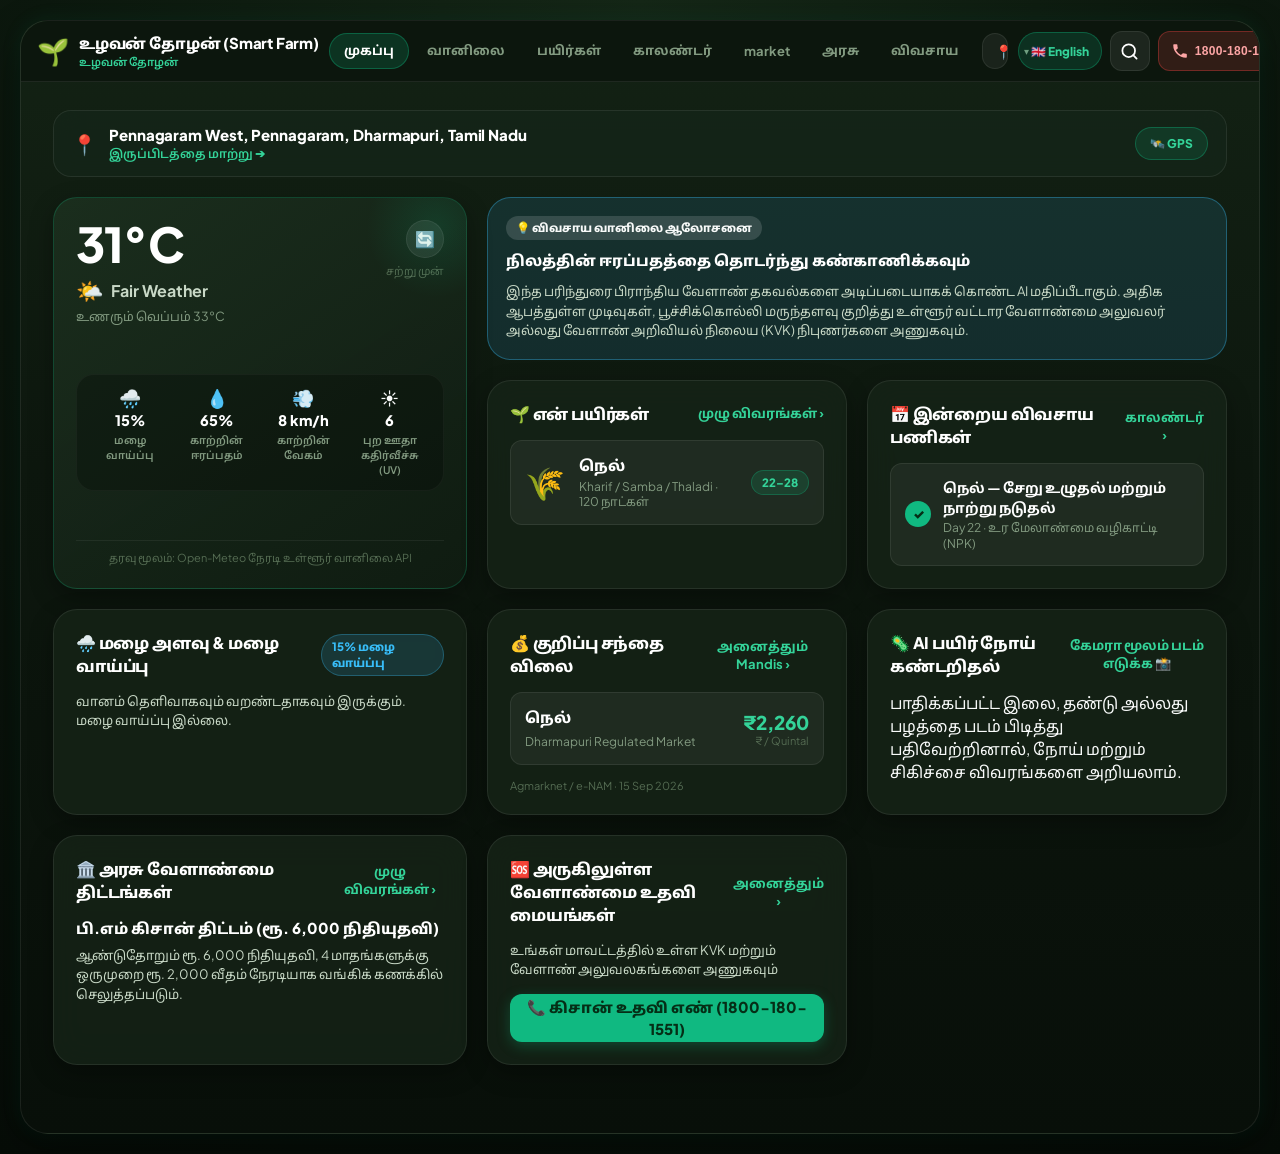
==== commit 1dc44525: "feat(ui): modernize UI with Botanic design system and responsive desktop/tablet/mobile architecture" ====
--- a/index.html
+++ b/index.html
@@ -3,8 +3,8 @@
 <head>
   <meta charset="UTF-8">
   <meta name="viewport" content="width=device-width, initial-scale=1, viewport-fit=cover">
-  <meta name="theme-color" content="#121c0e">
-  <meta name="description" content="Smart Farm Assistant - Mobile-first agriculture companion for Indian farmers with live weather, crop guidance, soil testing, market prices, and government schemes.">
+  <meta name="theme-color" content="#070d07">
+  <meta name="description" content="Smart Farm Assistant - Bilingual agriculture companion for Indian farmers with live weather, crop guidance, soil testing, market prices, and government schemes.">
   <meta name="mobile-web-app-capable" content="yes">
   <meta name="apple-mobile-web-app-status-bar-style" content="black-translucent">
   <link rel="manifest" href="manifest.json">
@@ -16,10 +16,10 @@
 </head>
 <body>
   <div id="root">
-    <div style="padding:60px 20px;text-align:center;color:#95a890;font-family:'Plus Jakarta Sans',sans-serif">
-      <div style="font-size:36px;margin-bottom:12px;">🌾</div>
-      <h3 style="color:#ffffff;margin-bottom:6px;">Smart Farm Assistant</h3>
-      <p>உழவன் தோழன் ஏற்றப்படுகிறது...</p>
+    <div style="padding:80px 20px;text-align:center;color:#829a80;font-family:'Plus Jakarta Sans',sans-serif">
+      <div style="font-size:40px;margin-bottom:14px;">🌱</div>
+      <h3 style="color:#ffffff;margin-bottom:8px;font-size:20px;font-weight:800;">Smart Farm Assistant</h3>
+      <p style="color:#34d399;font-size:14px;font-weight:600;">உழவன் தோழன் ஏற்றப்படுகிறது...</p>
     </div>
   </div>
 
--- a/css/style.css
+++ b/css/style.css
@@ -1,56 +1,73 @@
 /* ==========================================================================
-   SMART FARMING - PRODUCTION MOBILE-FIRST AGRICULTURAL DESIGN SYSTEM
-   High contrast, touch-friendly, farmer-accessible natural design
+   SMART FARMING - BOTANIC DESIGN SYSTEM & RESPONSIVE ARCHITECTURE
+   Inspired by modern botanical UI: High contrast, organic depth, emerald accents,
+   fluid desktop/tablet/mobile responsiveness, and refined touch ergonomics.
    ========================================================================== */
 
 :root {
-  /* Color Palette: Earth & Crop Theme */
-  --bg-deep: #0b1409;
-  --bg-dark: #121c0e;
-  --bg-surface: #1a2815;
-  --bg-surface-elevated: #24361e;
-  --bg-card: rgba(36, 52, 29, 0.78);
-  --bg-card-hover: rgba(45, 66, 37, 0.9);
-
-  /* Primary Accents */
-  --primary-green: #2d6a4f;
-  --accent-lime: #d9f345;
-  --accent-lime-hover: #e8fc5b;
-  --accent-lime-text: #0d1a08;
-  --accent-gold: #d4a373;
+  /* Color Palette: Botanic Dark & Earth */
+  --bg-canvas: #070d07;
+  --bg-dark: #0d160e;
+  --bg-surface: #121e13;
+  --bg-surface-elevated: #1a2a1b;
+  --bg-card: rgba(22, 36, 24, 0.78);
+  --bg-card-hover: rgba(28, 46, 30, 0.92);
+
+  /* Primary Botanic Accents */
+  --primary: #10b981;
+  --primary-hover: #059669;
+  --primary-active: #047857;
+  --primary-glow: rgba(16, 185, 129, 0.22);
+  --primary-text: #052e16;
+
+  /* Accent Highlights */
+  --accent-mint: #34d399;
+  --accent-lime: #10b981;
+  --accent-lime-hover: #34d399;
+  --accent-lime-text: #ffffff;
+  --accent-gold: #f59e0b;
   --accent-cyan: #38bdf8;
   --accent-emerald: #10b981;
 
-  /* Status Colors */
+  /* Status & Semantic Colors */
   --status-danger: #ef4444;
   --status-warning: #f59e0b;
   --status-info: #38bdf8;
   --status-success: #10b981;
 
-  /* Text Colors */
+  /* Typography Colors */
   --text-white: #ffffff;
-  --text-sub: #d0e0cb;
-  --text-muted: #95a890;
-  --text-dim: #6c7e68;
+  --text-primary: #f8faf9;
+  --text-sub: #c8d8c6;
+  --text-muted: #829a80;
+  --text-dim: #546b52;
 
   /* Borders & Shadows */
-  --border-glass: rgba(255, 255, 255, 0.12);
-  --border-glass-light: rgba(255, 255, 255, 0.22);
-  --shadow-card: 0 8px 24px rgba(0, 0, 0, 0.35);
-  --shadow-float: 0 12px 32px rgba(0, 0, 0, 0.5);
-
-  /* Touch & Layout Constants */
-  --touch-target: 48px;
+  --border-glass: rgba(255, 255, 255, 0.08);
+  --border-glass-light: rgba(255, 255, 255, 0.16);
+  --border-active: rgba(16, 185, 129, 0.4);
+  --shadow-card: 0 8px 24px rgba(0, 0, 0, 0.32);
+  --shadow-float: 0 16px 40px rgba(0, 0, 0, 0.48), 0 0 20px rgba(16, 185, 129, 0.1);
+  --shadow-btn: 0 4px 14px rgba(16, 185, 129, 0.28);
+
+  /* Spacing & Radii Constants */
   --radius-sm: 8px;
-  --radius-md: 14px;
-  --radius-lg: 20px;
-  --radius-xl: 28px;
+  --radius-md: 12px;
+  --radius-lg: 18px;
+  --radius-xl: 24px;
   --radius-pill: 9999px;
-  --max-w: 480px;
-}
-
-/* Reset & Box Sizing */
-* {
+
+  /* Container Widths */
+  --max-w-mobile: 480px;
+  --max-w-tablet: 840px;
+  --max-w-desktop: 1240px;
+  --touch-target: 44px;
+}
+
+/* ==========================================================================
+   RESET & BASE STYLES
+   ========================================================================== */
+*, *::before, *::after {
   box-sizing: border-box;
   margin: 0;
   padding: 0;
@@ -58,177 +75,394 @@
 }
 
 html {
-  background-color: #070c06;
+  background-color: var(--bg-canvas);
+  color-scheme: dark;
   scroll-behavior: smooth;
+  font-size: 16px;
 }
 
 body {
   font-family: 'Plus Jakarta Sans', 'Inter', -apple-system, BlinkMacSystemFont, 'Noto Sans Tamil', sans-serif;
-  background: radial-gradient(circle at 50% 10%, #1e2c18 0%, #0c150a 75%, #050804 100%);
-  color: var(--text-white);
+  background: radial-gradient(circle at 50% 0%, #152717 0%, #0c180e 45%, #060c07 100%);
+  color: var(--text-primary);
   min-height: 100vh;
   margin: 0;
   display: flex;
   justify-content: center;
   align-items: flex-start;
   -webkit-font-smoothing: antialiased;
-}
-
-/* Mobile Application Shell */
+  -moz-osx-font-smoothing: grayscale;
+  overflow-x: hidden;
+}
+
+body.modal-open {
+  overflow: hidden;
+}
+
+/* Custom Clean Scrollbar */
+::-webkit-scrollbar {
+  width: 6px;
+  height: 6px;
+}
+::-webkit-scrollbar-track {
+  background: rgba(0, 0, 0, 0.2);
+}
+::-webkit-scrollbar-thumb {
+  background: rgba(255, 255, 255, 0.15);
+  border-radius: var(--radius-pill);
+}
+::-webkit-scrollbar-thumb:hover {
+  background: var(--primary);
+}
+
+/* ==========================================================================
+   RESPONSIVE SHELL & CONTAINER ARCHITECTURE
+   ========================================================================== */
 .app-shell {
   width: 100%;
-  max-width: var(--max-w);
   min-height: 100vh;
-  background: linear-gradient(180deg, #1c2b17 0%, #121d0e 45%, #0c1409 100%);
+  background: linear-gradient(180deg, #132214 0%, #0d170e 40%, #080f09 100%);
   position: relative;
   overflow-x: hidden;
   display: flex;
   flex-direction: column;
-  box-shadow: 0 20px 60px rgba(0, 0, 0, 0.7), 0 0 0 1px rgba(255, 255, 255, 0.08);
+  box-shadow: 0 20px 60px rgba(0, 0, 0, 0.7);
+  transition: max-width 0.3s ease;
+}
+
+/* Tablet Layout (768px - 1023px) */
+@media (min-width: 768px) and (max-width: 1023px) {
+  .app-shell {
+    max-width: var(--max-w-tablet);
+    margin: 16px auto;
+    border-radius: var(--radius-xl);
+    border: 1px solid var(--border-glass);
+    min-height: calc(100vh - 32px);
+  }
+}
+
+/* Desktop / Laptop Layout (>= 1024px) */
+@media (min-width: 1024px) {
+  .app-shell {
+    max-width: var(--max-w-desktop);
+    margin: 20px auto;
+    border-radius: 28px;
+    border: 1px solid var(--border-glass);
+    min-height: calc(100vh - 40px);
+    box-shadow: var(--shadow-float);
+  }
 }
 
 .app-main {
   flex: 1;
-  padding-bottom: 90px;
+  padding-bottom: calc(84px + env(safe-area-inset-bottom, 0px));
   overflow-y: auto;
+  overflow-x: hidden;
+}
+
+@media (min-width: 1024px) {
+  .app-main {
+    padding-bottom: 40px;
+  }
+}
+
+/* Visibility Utilities */
+.mobile-only {
+  display: flex;
+}
+.desktop-only {
+  display: none;
+}
+
+@media (min-width: 1024px) {
+  .mobile-only {
+    display: none !important;
+  }
+  .desktop-only {
+    display: flex !important;
+  }
 }
 
 /* ==========================================================================
-   STICKY HEADER
+   APP HEADER & NAVIGATION
    ========================================================================== */
 .app-header {
   position: sticky;
   top: 0;
   z-index: 50;
-  background: rgba(18, 28, 14, 0.88);
-  backdrop-filter: blur(16px);
-  -webkit-backdrop-filter: blur(16px);
+  background: rgba(13, 22, 14, 0.92);
+  backdrop-filter: blur(20px);
+  -webkit-backdrop-filter: blur(20px);
   border-bottom: 1px solid var(--border-glass);
-  padding: 10px 14px;
-}
-
+  padding: 10px 16px;
+  width: 100%;
+}
+
+.header-inner,
 .header-top-row {
   display: flex;
   align-items: center;
   justify-content: space-between;
-  gap: 8px;
-}
-
-.header-icon-btn {
-  width: 42px;
-  height: 42px;
-  border-radius: var(--radius-md);
-  background: rgba(255, 255, 255, 0.08);
-  border: 1px solid var(--border-glass);
-  color: var(--text-white);
-  display: flex;
-  align-items: center;
-  justify-content: center;
+  gap: 10px;
+  width: 100%;
+}
+
+/* Desktop Brand */
+.header-brand {
+  display: none;
+  align-items: center;
+  gap: 10px;
+  cursor: pointer;
+  user-select: none;
+  flex-shrink: 0;
+}
+
+@media (min-width: 1024px) {
+  .header-brand {
+    display: flex;
+  }
+}
+
+.brand-icon {
+  font-size: 26px;
+  line-height: 1;
+}
+
+.brand-text {
+  display: flex;
+  flex-direction: column;
+}
+
+.brand-title {
+  font-size: 15px;
+  font-weight: 800;
+  color: var(--text-white);
+  letter-spacing: -0.2px;
+}
+
+.brand-sub {
+  font-size: 11px;
+  font-weight: 600;
+  color: var(--accent-mint);
+}
+
+/* Desktop Navigation Menu */
+.desktop-nav-menu {
+  display: none;
+  align-items: center;
+  gap: 4px;
+}
+
+@media (min-width: 1024px) {
+  .desktop-nav-menu {
+    display: flex;
+  }
+}
+
+.d-nav-link {
+  background: transparent;
+  border: none;
+  color: var(--text-muted);
+  padding: 8px 14px;
+  border-radius: var(--radius-pill);
+  font-size: 13px;
+  font-weight: 700;
   cursor: pointer;
   transition: all 0.2s ease;
-}
-
-.header-icon-btn:active {
-  background: rgba(255, 255, 255, 0.16);
-  transform: scale(0.95);
-}
-
+  font-family: inherit;
+  white-space: nowrap;
+}
+
+.d-nav-link:hover {
+  color: var(--text-white);
+  background: rgba(255, 255, 255, 0.06);
+}
+
+.d-nav-link.active {
+  color: var(--text-white);
+  background: rgba(16, 185, 129, 0.18);
+  border: 1px solid rgba(16, 185, 129, 0.35);
+}
+
+/* Location Pill */
 .header-location-pill {
   flex: 1;
+  min-width: 0;
+  max-width: 260px;
   display: flex;
   align-items: center;
   gap: 6px;
-  background: rgba(255, 255, 255, 0.07);
+  background: rgba(255, 255, 255, 0.06);
   border: 1px solid var(--border-glass);
   padding: 8px 12px;
   border-radius: var(--radius-pill);
   cursor: pointer;
-  max-width: 220px;
-  white-space: nowrap;
-  overflow: hidden;
-  text-overflow: ellipsis;
+  transition: background 0.15s ease, border-color 0.15s ease;
+}
+
+.header-location-pill:hover {
+  background: rgba(255, 255, 255, 0.1);
+  border-color: var(--border-glass-light);
 }
 
 .loc-pin-icon {
   font-size: 14px;
+  flex-shrink: 0;
 }
 
 .loc-text-label {
-  font-size: 13px;
+  font-size: 12.5px;
   font-weight: 600;
   color: var(--text-white);
   overflow: hidden;
   text-overflow: ellipsis;
   white-space: nowrap;
+  flex: 1;
 }
 
 .loc-chevron {
   font-size: 10px;
   color: var(--text-muted);
-}
-
+  flex-shrink: 0;
+}
+
+/* Header Actions */
 .header-actions-group {
   display: flex;
   align-items: center;
-  gap: 6px;
-}
-
+  gap: 8px;
+  flex-shrink: 0;
+}
+
+.header-icon-btn {
+  width: 40px;
+  height: 40px;
+  border-radius: var(--radius-md);
+  background: rgba(255, 255, 255, 0.07);
+  border: 1px solid var(--border-glass);
+  color: var(--text-white);
+  display: flex;
+  align-items: center;
+  justify-content: center;
+  cursor: pointer;
+  transition: all 0.15s ease;
+}
+
+.header-icon-btn:hover {
+  background: rgba(255, 255, 255, 0.12);
+  border-color: var(--border-glass-light);
+}
+
+.header-icon-btn:active {
+  transform: scale(0.95);
+}
+
+/* Language Pill Button */
 .lang-pill-btn {
   height: 38px;
   padding: 0 12px;
   border-radius: var(--radius-pill);
-  background: var(--accent-lime);
-  color: var(--accent-lime-text);
+  background: rgba(16, 185, 129, 0.16);
+  color: var(--accent-mint);
+  border: 1px solid rgba(16, 185, 129, 0.35);
   font-size: 12px;
   font-weight: 800;
-  border: none;
-  cursor: pointer;
-  display: flex;
-  align-items: center;
-  box-shadow: 0 2px 8px rgba(217, 243, 69, 0.3);
-  transition: transform 0.15s ease;
+  cursor: pointer;
+  display: flex;
+  align-items: center;
+  gap: 6px;
+  transition: all 0.15s ease;
+  font-family: inherit;
+  white-space: nowrap;
+}
+
+.lang-pill-btn:hover {
+  background: var(--primary);
+  color: var(--primary-text);
+  box-shadow: 0 0 12px rgba(16, 185, 129, 0.3);
 }
 
 .lang-pill-btn:active {
-  transform: scale(0.94);
-}
-
+  transform: scale(0.95);
+}
+
+/* Emergency Call Button */
 .emergency-icon-btn {
-  width: 42px;
-  height: 42px;
+  height: 40px;
+  padding: 0 12px;
   border-radius: var(--radius-md);
-  background: rgba(239, 68, 68, 0.2);
-  border: 1px solid rgba(239, 68, 68, 0.4);
-  color: #f87171;
+  background: rgba(239, 68, 68, 0.16);
+  border: 1px solid rgba(239, 68, 68, 0.35);
+  color: #fca5a5;
   display: flex;
   align-items: center;
   justify-content: center;
-  cursor: pointer;
+  gap: 6px;
+  cursor: pointer;
+  transition: all 0.15s ease;
+}
+
+.emergency-icon-btn:hover {
+  background: rgba(239, 68, 68, 0.28);
+  border-color: rgba(239, 68, 68, 0.5);
+  color: #ffffff;
+}
+
+.emergency-label-desktop {
+  display: none;
+  font-size: 12px;
+  font-weight: 800;
+  letter-spacing: 0.3px;
+}
+
+@media (min-width: 1024px) {
+  .emergency-label-desktop {
+    display: inline;
+  }
 }
 
 /* ==========================================================================
-   STICKY BOTTOM NAVIGATION
+   STICKY BOTTOM NAVIGATION (MOBILE / TABLET)
    ========================================================================== */
 .bottom-nav-bar {
   position: fixed;
   bottom: 0;
+  left: 0;
+  right: 0;
   width: 100%;
-  max-width: var(--max-w);
-  height: 68px;
-  background: rgba(14, 22, 11, 0.92);
-  backdrop-filter: blur(20px);
-  -webkit-backdrop-filter: blur(20px);
+  height: calc(64px + env(safe-area-inset-bottom, 0px));
+  background: rgba(11, 20, 12, 0.95);
+  backdrop-filter: blur(24px);
+  -webkit-backdrop-filter: blur(24px);
   border-top: 1px solid var(--border-glass);
   display: flex;
   justify-content: space-around;
-  align-items: center;
+  align-items: flex-start;
+  padding-top: 6px;
+  padding-bottom: env(safe-area-inset-bottom, 0px);
   z-index: 50;
-  padding: 0 6px;
+}
+
+@media (min-width: 768px) and (max-width: 1023px) {
+  .bottom-nav-bar {
+    max-width: var(--max-w-tablet);
+    left: 50%;
+    transform: translateX(-50%);
+    border-radius: 20px 20px 0 0;
+    border-left: 1px solid var(--border-glass);
+    border-right: 1px solid var(--border-glass);
+  }
+}
+
+@media (min-width: 1024px) {
+  .bottom-nav-bar {
+    display: none !important;
+  }
 }
 
 .nav-item-btn {
   flex: 1;
-  height: 100%;
+  height: 52px;
   background: transparent;
   border: none;
   display: flex;
@@ -240,39 +474,61 @@
   cursor: pointer;
   position: relative;
   transition: color 0.15s ease;
+  font-family: inherit;
 }
 
 .nav-icon {
-  font-size: 20px;
+  font-size: 19px;
+  line-height: 1;
 }
 
 .nav-label {
-  font-size: 11px;
-  font-weight: 600;
-  letter-spacing: 0.2px;
+  font-size: 10.5px;
+  font-weight: 700;
+  letter-spacing: 0.1px;
+}
+
+.nav-item-btn:hover {
+  color: var(--text-sub);
 }
 
 .nav-item-btn.active {
-  color: var(--accent-lime);
+  color: var(--accent-mint);
 }
 
 .nav-indicator-dot {
-  width: 4px;
-  height: 4px;
-  background: var(--accent-lime);
+  width: 5px;
+  height: 5px;
+  background: var(--primary);
   border-radius: 50%;
   position: absolute;
-  bottom: 8px;
+  bottom: 4px;
+  box-shadow: 0 0 6px var(--primary);
 }
 
 /* ==========================================================================
-   PAGE CONTAINERS & HEADERS
+   PAGE CONTAINERS & SECTION HEADERS
    ========================================================================== */
 .page-container {
   padding: 16px;
   display: flex;
   flex-direction: column;
-  gap: 16px;
+  gap: 18px;
+  max-width: 100%;
+}
+
+@media (min-width: 768px) {
+  .page-container {
+    padding: 24px;
+    gap: 22px;
+  }
+}
+
+@media (min-width: 1024px) {
+  .page-container {
+    padding: 28px 32px;
+    gap: 24px;
+  }
 }
 
 .page-header-bar {
@@ -280,14 +536,21 @@
   align-items: center;
   justify-content: space-between;
   gap: 12px;
-  padding-bottom: 8px;
+  padding-bottom: 4px;
 }
 
 .page-header-bar h2 {
-  font-size: 19px;
-  font-weight: 800;
-  color: var(--text-white);
+  font-size: 20px;
+  font-weight: 800;
+  color: var(--text-white);
+  letter-spacing: -0.3px;
   flex: 1;
+}
+
+@media (min-width: 1024px) {
+  .page-header-bar h2 {
+    font-size: 24px;
+  }
 }
 
 .btn-back {
@@ -302,82 +565,354 @@
   align-items: center;
   justify-content: center;
   cursor: pointer;
+  transition: all 0.15s ease;
+}
+
+.btn-back:hover {
+  background: rgba(255, 255, 255, 0.15);
+  border-color: var(--border-glass-light);
 }
 
 .btn-header-action {
-  padding: 8px 14px;
+  padding: 8px 16px;
   border-radius: var(--radius-pill);
-  background: rgba(255, 255, 255, 0.1);
+  background: rgba(255, 255, 255, 0.08);
   border: 1px solid var(--border-glass);
   color: var(--text-white);
   font-size: 13px;
   font-weight: 700;
   cursor: pointer;
+  display: flex;
+  align-items: center;
+  gap: 6px;
+  transition: all 0.15s ease;
+}
+
+.btn-header-action:hover {
+  background: rgba(16, 185, 129, 0.2);
+  border-color: rgba(16, 185, 129, 0.4);
+  color: var(--accent-mint);
 }
 
 /* ==========================================================================
-   COMMON CARD STYLES
+   CARDS & PANELS (BOTANIC ELEVATION)
    ========================================================================== */
-.card-box {
+.card-box,
+.dash-section-card {
   background: var(--bg-card);
-  backdrop-filter: blur(12px);
-  -webkit-backdrop-filter: blur(12px);
+  backdrop-filter: blur(16px);
+  -webkit-backdrop-filter: blur(16px);
   border: 1px solid var(--border-glass);
   border-radius: var(--radius-lg);
   padding: 18px;
   display: flex;
   flex-direction: column;
-  gap: 12px;
+  gap: 14px;
   box-shadow: var(--shadow-card);
-}
-
-.card-box h3 {
+  transition: transform 0.2s ease, box-shadow 0.2s ease, border-color 0.2s ease;
+}
+
+@media (min-width: 1024px) {
+  .card-box,
+  .dash-section-card {
+    padding: 22px;
+    border-radius: var(--radius-xl);
+  }
+}
+
+.card-box:hover,
+.dash-section-card:hover {
+  border-color: rgba(255, 255, 255, 0.14);
+}
+
+.card-box h3,
+.dsc-header h3 {
   font-size: 16px;
   font-weight: 800;
   color: var(--text-white);
   display: flex;
   align-items: center;
   gap: 8px;
-}
-
-.card-box-header {
+  letter-spacing: -0.2px;
+}
+
+.card-box-header,
+.dsc-header {
   display: flex;
   justify-content: space-between;
   align-items: center;
+  gap: 8px;
+}
+
+.dsc-link-btn {
+  background: transparent;
+  border: none;
+  color: var(--accent-mint);
+  font-size: 13px;
+  font-weight: 700;
+  cursor: pointer;
+  transition: color 0.15s ease;
+  font-family: inherit;
+}
+
+.dsc-link-btn:hover {
+  color: var(--text-white);
 }
 
 .helper-note {
   font-size: 13px;
   color: var(--text-muted);
-  line-height: 1.5;
+  line-height: 1.55;
 }
 
 /* ==========================================================================
-   DASHBOARD COMPONENTS (SCREEN 5)
+   SCREEN 1: WELCOME & INITIAL LANGUAGE SELECTION
+   ========================================================================== */
+.screen-welcome {
+  min-height: 100vh;
+  display: flex;
+  flex-direction: column;
+  justify-content: center;
+  align-items: center;
+  padding: 24px 16px;
+  position: relative;
+}
+
+.welcome-container {
+  width: 100%;
+  max-width: 520px;
+  display: flex;
+  flex-direction: column;
+  gap: 20px;
+  margin: auto;
+}
+
+.welcome-hero-banner {
+  text-align: center;
+  display: flex;
+  flex-direction: column;
+  align-items: center;
+  gap: 12px;
+  padding: 24px 12px 12px;
+}
+
+.welcome-badge {
+  display: inline-flex;
+  align-items: center;
+  gap: 6px;
+  background: rgba(16, 185, 129, 0.15);
+  border: 1px solid rgba(16, 185, 129, 0.35);
+  color: var(--accent-mint);
+  padding: 6px 14px;
+  border-radius: var(--radius-pill);
+  font-size: 12.5px;
+  font-weight: 800;
+  letter-spacing: 0.2px;
+}
+
+.welcome-heading {
+  font-size: 26px;
+  font-weight: 900;
+  color: var(--text-white);
+  line-height: 1.25;
+  letter-spacing: -0.5px;
+}
+
+@media (min-width: 768px) {
+  .welcome-heading {
+    font-size: 32px;
+  }
+}
+
+.welcome-desc {
+  font-size: 14px;
+  color: var(--text-sub);
+  line-height: 1.6;
+  max-width: 440px;
+}
+
+.welcome-card-box {
+  background: var(--bg-card);
+  backdrop-filter: blur(20px);
+  -webkit-backdrop-filter: blur(20px);
+  border: 1px solid var(--border-glass-light);
+  border-radius: var(--radius-xl);
+  padding: 24px;
+  display: flex;
+  flex-direction: column;
+  gap: 20px;
+  box-shadow: var(--shadow-float);
+}
+
+/* Prominent Language Selector */
+.lang-selector-section {
+  display: flex;
+  flex-direction: column;
+  gap: 12px;
+}
+
+.lang-section-header {
+  display: flex;
+  align-items: center;
+  gap: 10px;
+}
+
+.lang-header-icon {
+  font-size: 22px;
+}
+
+.lang-section-sub {
+  font-size: 12px;
+  color: var(--text-muted);
+}
+
+.lang-choice-cards {
+  display: grid;
+  grid-template-columns: 1fr 1fr;
+  gap: 12px;
+}
+
+.lang-choice-card {
+  background: rgba(0, 0, 0, 0.3);
+  border: 1.5px solid var(--border-glass);
+  border-radius: var(--radius-lg);
+  padding: 16px 14px;
+  display: flex;
+  flex-direction: column;
+  align-items: flex-start;
+  gap: 8px;
+  cursor: pointer;
+  text-align: left;
+  transition: all 0.2s ease;
+  font-family: inherit;
+  color: var(--text-white);
+  position: relative;
+}
+
+.lang-choice-card:hover {
+  background: rgba(255, 255, 255, 0.05);
+  border-color: rgba(255, 255, 255, 0.2);
+}
+
+.lang-choice-card.active {
+  background: rgba(16, 185, 129, 0.12);
+  border-color: var(--primary);
+  box-shadow: 0 0 16px rgba(16, 185, 129, 0.2);
+}
+
+.lcc-header {
+  display: flex;
+  justify-content: space-between;
+  align-items: center;
+  width: 100%;
+}
+
+.flag-icon,
+.lang-choice-card .flag {
+  font-size: 24px;
+  line-height: 1;
+}
+
+.lcc-radio-dot {
+  width: 16px;
+  height: 16px;
+  border-radius: 50%;
+  border: 1.5px solid var(--text-dim);
+  transition: all 0.2s ease;
+}
+
+.lang-choice-card.active .lcc-radio-dot {
+  border-color: var(--primary);
+  background: var(--primary);
+  box-shadow: inset 0 0 0 3px #0e1c10;
+}
+
+.lang-choice-card strong {
+  font-size: 16px;
+  font-weight: 800;
+  color: var(--text-white);
+}
+
+.lang-choice-card span {
+  font-size: 11px;
+  color: var(--text-muted);
+  line-height: 1.35;
+}
+
+.welcome-actions-group {
+  display: flex;
+  flex-direction: column;
+  gap: 10px;
+}
+
+/* ==========================================================================
+   SCREEN 5: DASHBOARD RESPONSIVE LAYOUT
    ========================================================================== */
 .dashboard-page {
-  padding: 14px;
-  display: flex;
-  flex-direction: column;
-  gap: 14px;
-}
-
-/* 1. Location Strip */
+  padding: 16px;
+  display: flex;
+  flex-direction: column;
+  gap: 16px;
+}
+
+@media (min-width: 768px) and (max-width: 1023px) {
+  .dashboard-page {
+    padding: 24px;
+    display: grid;
+    grid-template-columns: repeat(2, 1fr);
+    gap: 18px;
+    align-items: stretch;
+  }
+  .dash-location-strip,
+  .weather-hero-card,
+  .weather-alert-card {
+    grid-column: 1 / -1;
+  }
+}
+
+@media (min-width: 1024px) {
+  .dashboard-page {
+    padding: 28px 32px;
+    display: grid;
+    grid-template-columns: 1.15fr 1fr 1fr;
+    gap: 20px;
+    align-items: stretch;
+  }
+  .dash-location-strip {
+    grid-column: 1 / -1;
+  }
+  .weather-hero-card {
+    grid-column: 1 / 2;
+    grid-row: span 2;
+  }
+  .weather-alert-card {
+    grid-column: 2 / -1;
+  }
+}
+
+/* Location Strip */
 .dash-location-strip {
   display: flex;
   justify-content: space-between;
   align-items: center;
-  background: rgba(45, 66, 37, 0.7);
-  border: 1px solid var(--border-glass-light);
-  border-radius: var(--radius-md);
-  padding: 12px 14px;
-  cursor: pointer;
+  background: rgba(22, 38, 25, 0.72);
+  backdrop-filter: blur(12px);
+  border: 1px solid var(--border-glass);
+  border-radius: var(--radius-lg);
+  padding: 14px 18px;
+  cursor: pointer;
+  transition: all 0.2s ease;
+}
+
+.dash-location-strip:hover {
+  background: rgba(26, 46, 30, 0.88);
+  border-color: rgba(255, 255, 255, 0.15);
 }
 
 .dls-left {
   display: flex;
   align-items: center;
-  gap: 10px;
+  gap: 12px;
 }
 
 .dls-pin {
@@ -388,57 +923,88 @@
   font-size: 15px;
   font-weight: 800;
   color: var(--text-white);
+  letter-spacing: -0.1px;
 }
 
 .dls-sub {
   font-size: 12px;
-  color: var(--accent-lime);
+  color: var(--accent-mint);
   font-weight: 600;
+  margin-top: 2px;
 }
 
 .btn-gps-mini {
-  padding: 6px 12px;
-  background: rgba(217, 243, 69, 0.15);
-  border: 1px solid rgba(217, 243, 69, 0.4);
-  color: var(--accent-lime);
+  padding: 8px 14px;
+  background: rgba(16, 185, 129, 0.14);
+  border: 1px solid rgba(16, 185, 129, 0.35);
+  color: var(--accent-mint);
   border-radius: var(--radius-pill);
   font-size: 12px;
-  font-weight: 700;
-  cursor: pointer;
-}
-
-/* 2. Weather Hero Card */
+  font-weight: 800;
+  cursor: pointer;
+  transition: all 0.15s ease;
+  font-family: inherit;
+  white-space: nowrap;
+}
+
+.btn-gps-mini:hover {
+  background: var(--primary);
+  color: var(--primary-text);
+}
+
+/* Weather Hero Card (Botanic Elevation) */
 .weather-hero-card {
-  background: linear-gradient(135deg, rgba(46, 74, 38, 0.85) 0%, rgba(28, 48, 22, 0.95) 100%);
-  border: 1px solid rgba(217, 243, 69, 0.25);
+  background: linear-gradient(145deg, rgba(28, 48, 31, 0.9) 0%, rgba(16, 28, 18, 0.95) 100%);
+  border: 1px solid rgba(16, 185, 129, 0.25);
   border-radius: var(--radius-xl);
-  padding: 20px;
-  display: flex;
-  flex-direction: column;
-  gap: 16px;
+  padding: 22px;
+  display: flex;
+  flex-direction: column;
+  justify-content: space-between;
+  gap: 18px;
   box-shadow: var(--shadow-card);
   cursor: pointer;
+  transition: all 0.2s ease;
+  position: relative;
+  overflow: hidden;
+}
+
+.weather-hero-card::before {
+  content: '';
+  position: absolute;
+  top: -40px;
+  right: -40px;
+  width: 140px;
+  height: 140px;
+  background: radial-gradient(circle, rgba(16, 185, 129, 0.15) 0%, transparent 70%);
+  pointer-events: none;
+}
+
+.weather-hero-card:hover {
+  border-color: rgba(16, 185, 129, 0.45);
+  box-shadow: 0 12px 36px rgba(0, 0, 0, 0.4), 0 0 20px rgba(16, 185, 129, 0.12);
 }
 
 .wh-top-row {
   display: flex;
   justify-content: space-between;
   align-items: flex-start;
+  gap: 12px;
 }
 
 .wh-temp-big {
-  font-size: 46px;
+  font-size: 48px;
   font-weight: 900;
   line-height: 1;
   color: var(--text-white);
-  letter-spacing: -1px;
+  letter-spacing: -1.5px;
 }
 
 .wh-condition-line {
   display: flex;
   align-items: center;
   gap: 8px;
-  margin-top: 6px;
+  margin-top: 8px;
 }
 
 .wh-cond-icon {
@@ -452,9 +1018,19 @@
 }
 
 .wh-feels-like {
-  font-size: 13px;
+  font-size: 12.5px;
   color: var(--text-muted);
-  margin-top: 2px;
+  margin-top: 4px;
+}
+
+.wh-location-badge {
+  font-size: 12px;
+  font-weight: 700;
+  color: var(--accent-mint);
+  background: rgba(16, 185, 129, 0.12);
+  border: 1px solid rgba(16, 185, 129, 0.25);
+  padding: 4px 10px;
+  border-radius: var(--radius-pill);
 }
 
 .wh-refresh-box {
@@ -468,7 +1044,7 @@
   width: 38px;
   height: 38px;
   border-radius: 50%;
-  background: rgba(255, 255, 255, 0.1);
+  background: rgba(255, 255, 255, 0.08);
   border: 1px solid var(--border-glass);
   color: var(--text-white);
   font-size: 16px;
@@ -476,7 +1052,11 @@
   align-items: center;
   justify-content: center;
   cursor: pointer;
-  transition: transform 0.2s ease;
+  transition: transform 0.2s ease, background 0.2s ease;
+}
+
+.btn-weather-refresh:hover {
+  background: rgba(255, 255, 255, 0.15);
 }
 
 .btn-weather-refresh.spinning {
@@ -492,13 +1072,21 @@
   color: var(--text-dim);
 }
 
+/* Metrics Grid: 2x2 on narrow mobile, 4 columns on >= 420px */
 .wh-metrics-grid {
   display: grid;
-  grid-template-columns: repeat(4, 1fr);
+  grid-template-columns: repeat(2, 1fr);
   gap: 8px;
   background: rgba(0, 0, 0, 0.25);
-  padding: 12px;
-  border-radius: var(--radius-md);
+  padding: 14px;
+  border-radius: var(--radius-lg);
+  border: 1px solid rgba(255, 255, 255, 0.04);
+}
+
+@media (min-width: 420px) {
+  .wh-metrics-grid {
+    grid-template-columns: repeat(4, 1fr);
+  }
 }
 
 .wh-metric {
@@ -506,22 +1094,24 @@
   flex-direction: column;
   align-items: center;
   text-align: center;
-  gap: 3px;
+  gap: 4px;
 }
 
 .m-icon {
-  font-size: 16px;
+  font-size: 18px;
+  line-height: 1;
 }
 
 .m-val {
-  font-size: 14px;
+  font-size: 14.5px;
   font-weight: 800;
   color: var(--text-white);
 }
 
 .m-lbl {
-  font-size: 10px;
+  font-size: 10.5px;
   color: var(--text-muted);
+  font-weight: 600;
 }
 
 .wh-source-tag {
@@ -529,31 +1119,32 @@
   color: var(--text-dim);
   text-align: center;
   border-top: 1px solid rgba(255, 255, 255, 0.06);
-  padding-top: 8px;
-}
-
-/* 3. Weather Alert Card */
+  padding-top: 10px;
+}
+
+/* Weather Alert Card */
 .weather-alert-card {
-  border-radius: var(--radius-lg);
-  padding: 16px;
-  display: flex;
-  flex-direction: column;
-  gap: 8px;
-  cursor: pointer;
+  border-radius: var(--radius-xl);
+  padding: 18px;
+  display: flex;
+  flex-direction: column;
+  gap: 10px;
+  cursor: pointer;
+  transition: all 0.2s ease;
 }
 
 .weather-alert-card.severity-high {
-  background: rgba(239, 68, 68, 0.18);
+  background: rgba(239, 68, 68, 0.16);
   border: 1px solid rgba(239, 68, 68, 0.4);
 }
 
 .weather-alert-card.severity-moderate {
-  background: rgba(245, 158, 11, 0.18);
+  background: rgba(245, 158, 11, 0.16);
   border: 1px solid rgba(245, 158, 11, 0.4);
 }
 
 .weather-alert-card.severity-info {
-  background: rgba(56, 189, 248, 0.15);
+  background: rgba(56, 189, 248, 0.12);
   border: 1px solid rgba(56, 189, 248, 0.35);
 }
 
@@ -564,11 +1155,11 @@
 }
 
 .wac-badge {
-  font-size: 12px;
+  font-size: 11.5px;
   font-weight: 800;
   padding: 4px 10px;
   border-radius: var(--radius-pill);
-  background: rgba(255, 255, 255, 0.15);
+  background: rgba(255, 255, 255, 0.14);
 }
 
 .wac-title {
@@ -580,54 +1171,30 @@
 .wac-msg {
   font-size: 13px;
   color: var(--text-sub);
-  line-height: 1.4;
-}
-
-/* 4-10 Dashboard Section Cards */
-.dash-section-card {
-  background: var(--bg-card);
+  line-height: 1.5;
+}
+
+/* Active Crop Box */
+.my-crop-active-box {
+  display: flex;
+  align-items: center;
+  gap: 14px;
+  background: rgba(255, 255, 255, 0.05);
+  padding: 14px;
+  border-radius: var(--radius-md);
   border: 1px solid var(--border-glass);
-  border-radius: var(--radius-lg);
-  padding: 16px;
-  display: flex;
-  flex-direction: column;
-  gap: 12px;
-  box-shadow: var(--shadow-card);
-}
-
-.dsc-header {
-  display: flex;
-  justify-content: space-between;
-  align-items: center;
-}
-
-.dsc-header h3 {
-  font-size: 16px;
-  font-weight: 800;
-  color: var(--text-white);
-}
-
-.dsc-link-btn {
-  background: transparent;
-  border: none;
-  color: var(--accent-lime);
-  font-size: 13px;
-  font-weight: 700;
-  cursor: pointer;
-}
-
-.my-crop-active-box {
-  display: flex;
-  align-items: center;
-  gap: 12px;
-  background: rgba(255, 255, 255, 0.06);
-  padding: 12px;
-  border-radius: var(--radius-md);
-  cursor: pointer;
+  cursor: pointer;
+  transition: all 0.15s ease;
+}
+
+.my-crop-active-box:hover {
+  background: rgba(255, 255, 255, 0.08);
+  border-color: var(--border-glass-light);
 }
 
 .mc-avatar {
-  font-size: 28px;
+  font-size: 32px;
+  line-height: 1;
 }
 
 .mc-info {
@@ -643,37 +1210,42 @@
 .mc-info p {
   font-size: 12px;
   color: var(--text-muted);
+  margin-top: 2px;
 }
 
 .mc-badge {
-  font-size: 12px;
-  font-weight: 800;
-  color: var(--accent-lime);
-  background: rgba(217, 243, 69, 0.15);
+  font-size: 11.5px;
+  font-weight: 800;
+  color: var(--accent-mint);
+  background: rgba(16, 185, 129, 0.15);
+  border: 1px solid rgba(16, 185, 129, 0.3);
   padding: 4px 10px;
   border-radius: var(--radius-pill);
 }
 
+/* Task Preview Box */
 .task-preview-box {
   display: flex;
   align-items: center;
   gap: 12px;
-  background: rgba(255, 255, 255, 0.06);
-  padding: 12px;
+  background: rgba(255, 255, 255, 0.05);
+  padding: 14px;
   border-radius: var(--radius-md);
+  border: 1px solid var(--border-glass);
 }
 
 .tpb-checkbox {
-  width: 24px;
-  height: 24px;
+  width: 26px;
+  height: 26px;
   border-radius: 50%;
-  background: var(--accent-lime);
-  color: var(--accent-lime-text);
+  background: var(--primary);
+  color: var(--primary-text);
   display: flex;
   align-items: center;
   justify-content: center;
   font-size: 13px;
   font-weight: 900;
+  flex-shrink: 0;
 }
 
 .tpb-content h4 {
@@ -685,13 +1257,16 @@
 .tpb-content p {
   font-size: 12px;
   color: var(--text-muted);
-}
-
+  margin-top: 2px;
+}
+
+/* Rain Badge & Mandi Ticker */
 .rain-chance-badge {
-  font-size: 12px;
+  font-size: 11.5px;
   font-weight: 800;
   color: #38bdf8;
   background: rgba(56, 189, 248, 0.15);
+  border: 1px solid rgba(56, 189, 248, 0.3);
   padding: 4px 10px;
   border-radius: var(--radius-pill);
 }
@@ -699,16 +1274,17 @@
 .rain-desc-text {
   font-size: 13px;
   color: var(--text-sub);
-  line-height: 1.4;
+  line-height: 1.5;
 }
 
 .mandi-ticker-box {
   display: flex;
   justify-content: space-between;
   align-items: center;
-  background: rgba(255, 255, 255, 0.06);
-  padding: 12px;
+  background: rgba(255, 255, 255, 0.05);
+  padding: 14px;
   border-radius: var(--radius-md);
+  border: 1px solid var(--border-glass);
 }
 
 .mtb-crop {
@@ -721,12 +1297,13 @@
 .mtb-mandi {
   font-size: 12px;
   color: var(--text-muted);
+  margin-top: 2px;
 }
 
 .mtb-price {
-  font-size: 18px;
+  font-size: 19px;
   font-weight: 900;
-  color: var(--accent-lime);
+  color: var(--accent-mint);
 }
 
 .mtb-unit {
@@ -745,22 +1322,23 @@
   font-size: 15px;
   font-weight: 800;
   color: var(--text-white);
-  margin-bottom: 4px;
+  margin-bottom: 6px;
 }
 
 .scheme-spotlight-box p {
   font-size: 13px;
   color: var(--text-sub);
-  line-height: 1.4;
+  line-height: 1.5;
 }
 
 .help-preview-sub {
   font-size: 13px;
   color: var(--text-sub);
+  line-height: 1.5;
 }
 
 /* ==========================================================================
-   FORMS & INPUTS
+   FORMS & INPUTS (STANDARDIZED & RESPONSIVE)
    ========================================================================== */
 .form-group {
   display: flex;
@@ -781,39 +1359,54 @@
 select,
 textarea {
   width: 100%;
-  height: 48px;
+  height: 46px;
   background: rgba(0, 0, 0, 0.35);
   border: 1px solid var(--border-glass);
   border-radius: var(--radius-md);
   padding: 0 14px;
-  font-size: 15px;
+  font-size: 14.5px;
   color: var(--text-white);
   font-family: inherit;
   outline: none;
-  transition: border-color 0.2s ease;
+  transition: border-color 0.2s ease, box-shadow 0.2s ease;
 }
 
 textarea {
   height: auto;
-  padding: 12px;
+  min-height: 88px;
+  padding: 12px 14px;
 }
 
 input:focus,
 select:focus,
 textarea:focus {
-  border-color: var(--accent-lime);
-}
-
+  border-color: var(--primary);
+  box-shadow: 0 0 0 3px var(--primary-glow);
+}
+
+/* Responsive Form Rows */
 .form-row-2 {
   display: grid;
-  grid-template-columns: 1fr 1fr;
+  grid-template-columns: 1fr;
   gap: 12px;
+}
+
+@media (min-width: 540px) {
+  .form-row-2 {
+    grid-template-columns: 1fr 1fr;
+  }
 }
 
 .form-row-3 {
   display: grid;
-  grid-template-columns: 1fr 1fr 1fr;
-  gap: 8px;
+  grid-template-columns: 1fr;
+  gap: 10px;
+}
+
+@media (min-width: 540px) {
+  .form-row-3 {
+    grid-template-columns: repeat(3, 1fr);
+  }
 }
 
 .input-with-prefix {
@@ -823,66 +1416,101 @@
   border: 1px solid var(--border-glass);
   border-radius: var(--radius-md);
   overflow: hidden;
+  transition: border-color 0.2s ease;
+}
+
+.input-with-prefix:focus-within {
+  border-color: var(--primary);
+  box-shadow: 0 0 0 3px var(--primary-glow);
 }
 
 .input-with-prefix .prefix {
   padding: 0 14px;
-  font-size: 15px;
+  font-size: 14.5px;
   font-weight: 700;
   color: var(--text-muted);
   border-right: 1px solid var(--border-glass);
 }
 
 .input-with-prefix input {
-  border: none;
-  background: transparent;
-}
-
-/* Buttons */
+  border: none !important;
+  background: transparent !important;
+  box-shadow: none !important;
+}
+
+/* ==========================================================================
+   BUTTON SYSTEM (UNIFORM HEIGHTS & CONTRAST)
+   ========================================================================== */
 .btn-primary-large {
   width: 100%;
-  min-height: 52px;
-  background: var(--accent-lime);
-  color: var(--accent-lime-text);
+  min-height: 48px;
+  background: var(--primary);
+  color: var(--primary-text);
   border: none;
   border-radius: var(--radius-md);
-  font-size: 16px;
+  font-size: 15px;
   font-weight: 800;
   display: flex;
   align-items: center;
   justify-content: center;
   gap: 8px;
   cursor: pointer;
-  box-shadow: 0 4px 14px rgba(217, 243, 69, 0.3);
-  transition: transform 0.15s ease;
+  box-shadow: var(--shadow-btn);
+  transition: transform 0.15s ease, background 0.15s ease;
+  font-family: inherit;
+}
+
+.btn-primary-large:hover {
+  background: var(--primary-hover);
 }
 
 .btn-primary-large:active {
-  transform: scale(0.97);
+  transform: scale(0.98);
 }
 
 .btn-secondary-large {
   width: 100%;
-  min-height: 50px;
+  min-height: 48px;
   background: rgba(255, 255, 255, 0.08);
   border: 1px solid var(--border-glass);
   color: var(--text-white);
   border-radius: var(--radius-md);
-  font-size: 15px;
+  font-size: 14.5px;
   font-weight: 700;
-  cursor: pointer;
+  display: flex;
+  align-items: center;
+  justify-content: center;
+  cursor: pointer;
+  transition: all 0.15s ease;
+  font-family: inherit;
+}
+
+.btn-secondary-large:hover {
+  background: rgba(255, 255, 255, 0.14);
+  border-color: var(--border-glass-light);
+}
+
+.btn-secondary-large:active {
+  transform: scale(0.98);
 }
 
 .btn-danger-large {
   width: 100%;
-  min-height: 50px;
-  background: rgba(239, 68, 68, 0.2);
+  min-height: 48px;
+  background: rgba(239, 68, 68, 0.18);
   border: 1px solid rgba(239, 68, 68, 0.4);
-  color: #f87171;
+  color: #fca5a5;
   border-radius: var(--radius-md);
-  font-size: 15px;
-  font-weight: 800;
-  cursor: pointer;
+  font-size: 14.5px;
+  font-weight: 800;
+  cursor: pointer;
+  transition: all 0.15s ease;
+  font-family: inherit;
+}
+
+.btn-danger-large:hover {
+  background: rgba(239, 68, 68, 0.3);
+  color: #ffffff;
 }
 
 /* Category Filter Bar */
@@ -901,39 +1529,71 @@
 .cat-pill-btn {
   padding: 8px 16px;
   border-radius: var(--radius-pill);
-  background: rgba(255, 255, 255, 0.08);
+  background: rgba(255, 255, 255, 0.07);
   border: 1px solid var(--border-glass);
   color: var(--text-sub);
   font-size: 13px;
   font-weight: 700;
   white-space: nowrap;
   cursor: pointer;
+  transition: all 0.15s ease;
+  font-family: inherit;
+}
+
+.cat-pill-btn:hover {
+  background: rgba(255, 255, 255, 0.12);
+  color: var(--text-white);
 }
 
 .cat-pill-btn.active {
-  background: var(--accent-lime);
-  color: var(--accent-lime-text);
-  border-color: var(--accent-lime);
+  background: var(--primary);
+  color: var(--primary-text);
+  border-color: var(--primary);
+  box-shadow: 0 0 12px var(--primary-glow);
 }
 
 /* ==========================================================================
-   CROP LIBRARY & COMPARISON
+   CROP LIBRARY & CARD GRIDS
    ========================================================================== */
 .crop-cards-grid {
   display: grid;
-  grid-template-columns: 1fr 1fr;
+  grid-template-columns: repeat(2, 1fr);
   gap: 12px;
+}
+
+@media (min-width: 768px) and (max-width: 1023px) {
+  .crop-cards-grid {
+    grid-template-columns: repeat(3, 1fr);
+    gap: 16px;
+  }
+}
+
+@media (min-width: 1024px) {
+  .crop-cards-grid {
+    grid-template-columns: repeat(4, 1fr);
+    gap: 20px;
+  }
 }
 
 .crop-grid-card {
   background: var(--bg-card);
   border: 1px solid var(--border-glass);
   border-radius: var(--radius-lg);
-  padding: 14px;
-  display: flex;
-  flex-direction: column;
-  gap: 8px;
-  cursor: pointer;
+  padding: 16px;
+  display: flex;
+  flex-direction: column;
+  justify-content: space-between;
+  gap: 10px;
+  cursor: pointer;
+  transition: all 0.2s ease;
+  min-height: 150px;
+}
+
+.crop-grid-card:hover {
+  background: var(--bg-card-hover);
+  border-color: var(--border-active);
+  transform: translateY(-2px);
+  box-shadow: var(--shadow-card);
 }
 
 .cgc-top {
@@ -943,14 +1603,16 @@
 }
 
 .cgc-icon {
-  font-size: 24px;
+  font-size: 26px;
+  line-height: 1;
 }
 
 .cgc-duration {
   font-size: 11px;
   font-weight: 700;
   background: rgba(255, 255, 255, 0.1);
-  padding: 2px 8px;
+  color: var(--text-sub);
+  padding: 3px 8px;
   border-radius: var(--radius-pill);
 }
 
@@ -958,6 +1620,7 @@
   font-size: 15px;
   font-weight: 800;
   color: var(--text-white);
+  letter-spacing: -0.1px;
 }
 
 .cgc-season {
@@ -968,26 +1631,298 @@
 .cgc-yield {
   font-size: 12px;
   font-weight: 700;
-  color: var(--accent-lime);
-}
-
-/* Comparison Table */
+  color: var(--accent-mint);
+}
+
+/* ==========================================================================
+   MANDI PRICES, SCHEMES, HELP & CONTACT CARDS (RESPONSIVE GRIDS)
+   ========================================================================== */
+.mandi-cards-list,
+.schemes-list,
+.help-centers-list,
+.contacts-list,
+.selection-card-list {
+  display: grid;
+  grid-template-columns: 1fr;
+  gap: 14px;
+}
+
+@media (min-width: 768px) and (max-width: 1023px) {
+  .mandi-cards-list,
+  .schemes-list,
+  .help-centers-list,
+  .contacts-list,
+  .selection-card-list {
+    grid-template-columns: repeat(2, 1fr);
+    gap: 16px;
+  }
+}
+
+@media (min-width: 1024px) {
+  .mandi-cards-list,
+  .schemes-list,
+  .help-centers-list,
+  .contacts-list,
+  .selection-card-list {
+    grid-template-columns: repeat(3, 1fr);
+    gap: 20px;
+  }
+}
+
+.mandi-price-card,
+.scheme-card,
+.help-center-card,
+.contact-card,
+.option-card {
+  background: var(--bg-card);
+  border: 1px solid var(--border-glass);
+  border-radius: var(--radius-lg);
+  padding: 18px;
+  display: flex;
+  flex-direction: column;
+  justify-content: space-between;
+  gap: 12px;
+  box-shadow: var(--shadow-card);
+  transition: all 0.2s ease;
+}
+
+.mandi-price-card:hover,
+.scheme-card:hover,
+.help-center-card:hover,
+.contact-card:hover,
+.option-card:hover {
+  background: var(--bg-card-hover);
+  border-color: rgba(255, 255, 255, 0.16);
+  transform: translateY(-2px);
+}
+
+.mpc-top {
+  display: flex;
+  justify-content: space-between;
+  align-items: flex-start;
+  gap: 8px;
+}
+
+.mpc-top h3 {
+  font-size: 16px;
+  font-weight: 800;
+  color: var(--text-white);
+}
+
+.mpc-mandi-name {
+  font-size: 12.5px;
+  color: var(--text-muted);
+  margin-top: 3px;
+}
+
+.mpc-unit-badge {
+  font-size: 11px;
+  font-weight: 700;
+  background: rgba(255, 255, 255, 0.1);
+  color: var(--text-sub);
+  padding: 3px 8px;
+  border-radius: var(--radius-pill);
+  white-space: nowrap;
+}
+
+.mpc-prices-grid {
+  display: grid;
+  grid-template-columns: 1fr 1.2fr 1fr;
+  gap: 8px;
+  background: rgba(0, 0, 0, 0.28);
+  padding: 12px;
+  border-radius: var(--radius-md);
+  text-align: center;
+}
+
+.mpc-col {
+  display: flex;
+  flex-direction: column;
+  gap: 3px;
+}
+
+.mpc-col span {
+  font-size: 11px;
+  color: var(--text-muted);
+}
+
+.mpc-col strong {
+  font-size: 14.5px;
+  font-weight: 800;
+  color: var(--text-white);
+}
+
+.modal-col strong {
+  color: var(--accent-mint);
+  font-size: 16px;
+}
+
+.mpc-footer,
+.sc-footer {
+  display: flex;
+  justify-content: space-between;
+  align-items: center;
+  font-size: 11.5px;
+  color: var(--text-dim);
+  border-top: 1px solid rgba(255, 255, 255, 0.05);
+  padding-top: 8px;
+}
+
+.scheme-type-tag,
+.hcc-category {
+  display: inline-block;
+  align-self: flex-start;
+  font-size: 11px;
+  font-weight: 800;
+  padding: 3px 10px;
+  border-radius: var(--radius-pill);
+  background: rgba(16, 185, 129, 0.14);
+  color: var(--accent-mint);
+  border: 1px solid rgba(16, 185, 129, 0.3);
+}
+
+.scheme-card h3,
+.help-center-card h3,
+.contact-card h3 {
+  font-size: 16px;
+  font-weight: 800;
+  color: var(--text-white);
+}
+
+.sc-block {
+  display: flex;
+  flex-direction: column;
+  gap: 3px;
+  font-size: 13px;
+}
+
+.sc-block strong {
+  color: var(--text-sub);
+  font-size: 12px;
+}
+
+.sc-block p {
+  color: var(--text-muted);
+  line-height: 1.45;
+}
+
+.btn-official-link {
+  display: inline-flex;
+  align-items: center;
+  gap: 6px;
+  color: var(--accent-mint);
+  font-size: 12.5px;
+  font-weight: 700;
+  text-decoration: none;
+}
+
+.btn-official-link:hover {
+  text-decoration: underline;
+}
+
+.hcc-address {
+  font-size: 13px;
+  color: var(--text-muted);
+  line-height: 1.45;
+}
+
+.hcc-actions {
+  display: grid;
+  grid-template-columns: 1fr 1fr;
+  gap: 8px;
+  margin-top: 4px;
+}
+
+.btn-call-action {
+  height: 42px;
+  background: var(--primary);
+  color: var(--primary-text);
+  border: none;
+  border-radius: var(--radius-md);
+  font-size: 13px;
+  font-weight: 800;
+  cursor: pointer;
+  display: flex;
+  align-items: center;
+  justify-content: center;
+  gap: 6px;
+  transition: background 0.15s ease;
+  font-family: inherit;
+}
+
+.btn-call-action:hover {
+  background: var(--primary-hover);
+}
+
+.btn-dir-action {
+  height: 42px;
+  background: rgba(56, 189, 248, 0.15);
+  border: 1px solid rgba(56, 189, 248, 0.35);
+  color: #38bdf8;
+  border-radius: var(--radius-md);
+  font-size: 13px;
+  font-weight: 800;
+  cursor: pointer;
+  display: flex;
+  align-items: center;
+  justify-content: center;
+  gap: 6px;
+  transition: all 0.15s ease;
+  font-family: inherit;
+}
+
+.btn-dir-action:hover {
+  background: rgba(56, 189, 248, 0.25);
+}
+
+/* ==========================================================================
+   CROP COMPARISON & TABLES
+   ========================================================================== */
+.compare-selector-row {
+  display: flex;
+  align-items: center;
+  gap: 10px;
+}
+
+.compare-selector-row select {
+  flex: 1;
+}
+
+.compare-selector-row span {
+  font-size: 14px;
+  font-weight: 900;
+  color: var(--accent-mint);
+}
+
+.compare-table-card {
+  background: var(--bg-card);
+  border: 1px solid var(--border-glass);
+  border-radius: var(--radius-lg);
+  padding: 12px;
+  overflow-x: auto;
+  -webkit-overflow-scrolling: touch;
+}
+
 .comparison-table {
   width: 100%;
   border-collapse: collapse;
   font-size: 13px;
+  min-width: 320px;
 }
 
 .comparison-table th,
 .comparison-table td {
-  padding: 10px 8px;
-  border-bottom: 1px solid rgba(255, 255, 255, 0.08);
+  padding: 12px 10px;
+  border-bottom: 1px solid rgba(255, 255, 255, 0.06);
   text-align: left;
 }
 
 .comparison-table th {
   color: var(--text-muted);
-  font-weight: 700;
+  font-weight: 800;
+  font-size: 12px;
+  text-transform: uppercase;
+  letter-spacing: 0.5px;
 }
 
 .comparison-table td:nth-child(2),
@@ -995,75 +1930,82 @@
   text-align: center;
 }
 
+.comparison-table tr:hover td {
+  background: rgba(255, 255, 255, 0.03);
+}
+
 /* ==========================================================================
-   MANDI PRICES, SCHEMES & HELP CARDS
+   WEATHER SCREEN & FORECAST STRIP
    ========================================================================== */
-.mandi-price-card,
-.scheme-card,
-.help-center-card,
-.contact-card {
-  background: var(--bg-card);
-  border: 1px solid var(--border-glass);
-  border-radius: var(--radius-lg);
-  padding: 16px;
-  display: flex;
-  flex-direction: column;
-  gap: 10px;
-  box-shadow: var(--shadow-card);
-}
-
-.mpc-prices-grid {
+.weather-details-table {
   display: grid;
-  grid-template-columns: 1fr 1.2fr 1fr;
+  grid-template-columns: 1fr;
   gap: 8px;
-  background: rgba(0, 0, 0, 0.25);
-  padding: 10px;
-  border-radius: var(--radius-md);
-  text-align: center;
-}
-
-.modal-col strong {
-  color: var(--accent-lime);
-  font-size: 16px;
-}
-
-.btn-official-link {
-  display: inline-flex;
-  align-items: center;
-  gap: 6px;
-  color: var(--accent-lime);
-  font-size: 13px;
-  font-weight: 700;
-  text-decoration: none;
-}
-
-.hcc-actions {
-  display: grid;
-  grid-template-columns: 1fr 1fr;
-  gap: 8px;
-  margin-top: 6px;
-}
-
-.btn-call-action {
-  height: 44px;
-  background: var(--accent-lime);
-  color: var(--accent-lime-text);
-  border: none;
+}
+
+@media (min-width: 600px) {
+  .weather-details-table {
+    grid-template-columns: 1fr 1fr;
+  }
+}
+
+.wdt-row {
+  display: flex;
+  justify-content: space-between;
+  align-items: center;
+  padding: 8px 12px;
+  background: rgba(0, 0, 0, 0.2);
   border-radius: var(--radius-md);
   font-size: 13px;
-  font-weight: 800;
-  cursor: pointer;
-}
-
-.btn-dir-action {
-  height: 44px;
-  background: rgba(56, 189, 248, 0.2);
-  border: 1px solid rgba(56, 189, 248, 0.4);
-  color: #38bdf8;
+}
+
+.wdt-row span {
+  color: var(--text-muted);
+}
+
+.wdt-row strong {
+  color: var(--text-white);
+  font-weight: 700;
+}
+
+.hourly-scroll-strip {
+  display: flex;
+  gap: 10px;
+  overflow-x: auto;
+  padding: 6px 0;
+}
+
+.hourly-slot-card {
+  min-width: 68px;
+  padding: 10px 8px;
+  background: rgba(0, 0, 0, 0.25);
   border-radius: var(--radius-md);
-  font-size: 13px;
-  font-weight: 800;
-  cursor: pointer;
+  display: flex;
+  flex-direction: column;
+  align-items: center;
+  gap: 6px;
+  text-align: center;
+}
+
+.advisory-item-card {
+  display: flex;
+  gap: 12px;
+  padding: 12px;
+  border-radius: var(--radius-md);
+  background: rgba(255, 255, 255, 0.04);
+  border-left: 3px solid var(--primary);
+}
+
+.btn-voice-listen {
+  padding: 6px 12px;
+  border-radius: var(--radius-pill);
+  background: rgba(16, 185, 129, 0.15);
+  border: 1px solid rgba(16, 185, 129, 0.35);
+  color: var(--accent-mint);
+  font-size: 12px;
+  font-weight: 700;
+  cursor: pointer;
+  font-family: inherit;
 }
 
 /* ==========================================================================
@@ -1072,7 +2014,8 @@
 .ai-chat-container {
   display: flex;
   flex-direction: column;
-  height: calc(100vh - 140px);
+  height: calc(100vh - 160px);
+  min-height: 480px;
 }
 
 .ai-chat-messages {
@@ -1081,62 +2024,57 @@
   display: flex;
   flex-direction: column;
   gap: 12px;
-  padding: 10px 0;
+  padding: 12px 0;
 }
 
 .chat-bubble {
-  max-width: 85%;
-  padding: 12px 16px;
+  max-width: 82%;
+  padding: 14px 18px;
   border-radius: var(--radius-lg);
   font-size: 14px;
-  line-height: 1.5;
+  line-height: 1.55;
 }
 
 .chat-bubble.user {
   align-self: flex-end;
-  background: var(--accent-lime);
-  color: var(--accent-lime-text);
+  background: var(--primary);
+  color: var(--primary-text);
   font-weight: 600;
   border-bottom-right-radius: 4px;
 }
 
 .chat-bubble.ai {
   align-self: flex-start;
-  background: rgba(255, 255, 255, 0.08);
+  background: rgba(255, 255, 255, 0.07);
   border: 1px solid var(--border-glass);
   color: var(--text-white);
   border-bottom-left-radius: 4px;
 }
 
-.btn-listen-mini {
-  margin-top: 6px;
-  padding: 4px 10px;
-  border-radius: var(--radius-pill);
-  background: rgba(255, 255, 255, 0.1);
-  border: 1px solid var(--border-glass);
-  color: var(--accent-lime);
-  font-size: 11px;
-  font-weight: 700;
-  cursor: pointer;
-}
-
 .chips-scroll {
   display: flex;
-  gap: 6px;
+  gap: 8px;
   overflow-x: auto;
   padding: 8px 0;
   scrollbar-width: none;
 }
 
 .chip-btn {
-  padding: 6px 14px;
+  padding: 8px 14px;
   border-radius: var(--radius-pill);
-  background: rgba(255, 255, 255, 0.08);
+  background: rgba(255, 255, 255, 0.07);
   border: 1px solid var(--border-glass);
   color: var(--text-sub);
   font-size: 12px;
   white-space: nowrap;
   cursor: pointer;
+  font-family: inherit;
+  transition: all 0.15s ease;
+}
+
+.chip-btn:hover {
+  background: rgba(255, 255, 255, 0.14);
+  color: var(--text-white);
 }
 
 .ai-input-bar {
@@ -1146,15 +2084,18 @@
 }
 
 .ai-send-btn {
-  width: 48px;
-  height: 48px;
+  width: 46px;
+  height: 46px;
   border-radius: var(--radius-md);
-  background: var(--accent-lime);
-  color: var(--accent-lime-text);
+  background: var(--primary);
+  color: var(--primary-text);
   border: none;
   font-size: 18px;
   font-weight: 900;
   cursor: pointer;
+  display: flex;
+  align-items: center;
+  justify-content: center;
 }
 
 .ai-disclaimer-sub {
@@ -1171,23 +2112,24 @@
 .modal-backdrop {
   position: fixed;
   inset: 0;
-  background: rgba(0, 0, 0, 0.7);
-  backdrop-filter: blur(8px);
-  -webkit-backdrop-filter: blur(8px);
+  background: rgba(0, 0, 0, 0.75);
+  backdrop-filter: blur(10px);
+  -webkit-backdrop-filter: blur(10px);
   z-index: 100;
   display: flex;
   justify-content: flex-start;
 }
 
 .drawer-menu-panel {
-  width: 82%;
-  max-width: 360px;
+  width: 86%;
+  max-width: 380px;
   height: 100%;
-  background: #131f10;
+  background: #0f1c10;
   border-right: 1px solid var(--border-glass);
   display: flex;
   flex-direction: column;
   animation: slideDrawer 0.25s ease-out;
+  box-shadow: var(--shadow-float);
 }
 
 @keyframes slideDrawer {
@@ -1221,7 +2163,7 @@
 
 .drawer-branding p {
   font-size: 12px;
-  color: var(--text-muted);
+  color: var(--accent-mint);
 }
 
 .drawer-close-btn {
@@ -1232,21 +2174,25 @@
   cursor: pointer;
 }
 
+.drawer-close-btn:hover {
+  color: var(--text-white);
+}
+
 .drawer-scroll-body {
   flex: 1;
   overflow-y: auto;
-  padding: 16px;
-  display: flex;
-  flex-direction: column;
-  gap: 20px;
+  padding: 18px;
+  display: flex;
+  flex-direction: column;
+  gap: 22px;
 }
 
 .drawer-section-title {
-  font-size: 12px;
-  font-weight: 800;
-  color: var(--accent-lime);
+  font-size: 11px;
+  font-weight: 800;
+  color: var(--accent-mint);
   text-transform: uppercase;
-  letter-spacing: 0.5px;
+  letter-spacing: 0.6px;
   margin-bottom: 8px;
 }
 
@@ -1269,11 +2215,13 @@
   font-weight: 600;
   cursor: pointer;
   text-align: left;
+  transition: all 0.15s ease;
+  font-family: inherit;
 }
 
 .drawer-link-btn:hover,
 .drawer-link-btn.active {
-  background: rgba(255, 255, 255, 0.08);
+  background: rgba(16, 185, 129, 0.14);
   color: var(--text-white);
 }
 
@@ -1284,17 +2232,27 @@
 
 .btn-emergency-call {
   width: 100%;
-  height: 48px;
-  background: rgba(239, 68, 68, 0.2);
+  height: 46px;
+  background: rgba(239, 68, 68, 0.18);
   border: 1px solid rgba(239, 68, 68, 0.4);
-  color: #f87171;
+  color: #fca5a5;
   border-radius: var(--radius-md);
   font-size: 14px;
   font-weight: 800;
   cursor: pointer;
-}
-
-/* Search Dialog */
+  display: flex;
+  align-items: center;
+  justify-content: center;
+  gap: 8px;
+  font-family: inherit;
+}
+
+.btn-emergency-call:hover {
+  background: rgba(239, 68, 68, 0.3);
+  color: #ffffff;
+}
+
+/* Modals */
 .modal-backdrop {
   justify-content: center;
   align-items: flex-start;
@@ -1304,31 +2262,33 @@
 .search-dialog,
 .emergency-dialog {
   width: 92%;
-  max-width: 440px;
-  background: #152212;
+  max-width: 480px;
+  background: #111f12;
   border: 1px solid var(--border-glass-light);
   border-radius: var(--radius-xl);
-  padding: 18px;
-  display: flex;
-  flex-direction: column;
-  gap: 14px;
+  padding: 20px;
+  display: flex;
+  flex-direction: column;
+  gap: 16px;
   box-shadow: var(--shadow-float);
-  max-height: 80vh;
+  max-height: 82vh;
   overflow-y: auto;
 }
 
 .search-input-wrap {
   display: flex;
   align-items: center;
-  background: rgba(0, 0, 0, 0.4);
-  border: 1px solid var(--accent-lime);
+  background: rgba(0, 0, 0, 0.45);
+  border: 1.5px solid var(--primary);
   border-radius: var(--radius-md);
   padding: 0 12px;
+  box-shadow: 0 0 12px var(--primary-glow);
 }
 
 .search-input-wrap input {
-  border: none;
-  background: transparent;
+  border: none !important;
+  background: transparent !important;
+  box-shadow: none !important;
   height: 46px;
 }
 
@@ -1354,6 +2314,11 @@
   padding: 10px 14px;
   border-radius: var(--radius-md);
   cursor: pointer;
+  transition: all 0.15s ease;
+}
+
+.search-result-row:hover {
+  background: rgba(16, 185, 129, 0.14);
 }
 
 .search-result-row h4 {
@@ -1367,33 +2332,40 @@
   color: var(--text-muted);
 }
 
-/* Toast Notification */
+/* Toast */
 .toast-popup {
   position: fixed;
-  bottom: 84px;
+  bottom: 88px;
   left: 50%;
   transform: translateX(-50%);
-  background: #1e3319;
-  border: 1px solid var(--accent-lime);
+  background: #142816;
+  border: 1px solid var(--primary);
   color: var(--text-white);
   padding: 12px 24px;
   border-radius: var(--radius-pill);
-  font-size: 14px;
+  font-size: 13.5px;
   font-weight: 700;
   box-shadow: var(--shadow-float);
   z-index: 200;
-  animation: fadeInOut 3s forwards;
+  animation: fadeInOut 3.2s forwards;
+  white-space: nowrap;
+}
+
+@media (min-width: 1024px) {
+  .toast-popup {
+    bottom: 36px;
+  }
 }
 
 @keyframes fadeInOut {
-  0% { opacity: 0; transform: translate(-50%, 10px); }
+  0% { opacity: 0; transform: translate(-50%, 12px); }
   15% { opacity: 1; transform: translate(-50%, 0); }
   85% { opacity: 1; transform: translate(-50%, 0); }
-  100% { opacity: 0; transform: translate(-50%, -10px); }
+  100% { opacity: 0; transform: translate(-50%, -12px); }
 }
 
 /* Helpers */
-.text-lime { color: var(--accent-lime) !important; }
+.text-lime { color: var(--accent-mint) !important; }
 .text-danger { color: var(--status-danger) !important; }
-.border-lime { border-color: var(--accent-lime) !important; }
+.border-lime { border-color: var(--primary) !important; }
 .border-blue { border-color: var(--accent-cyan) !important; }
